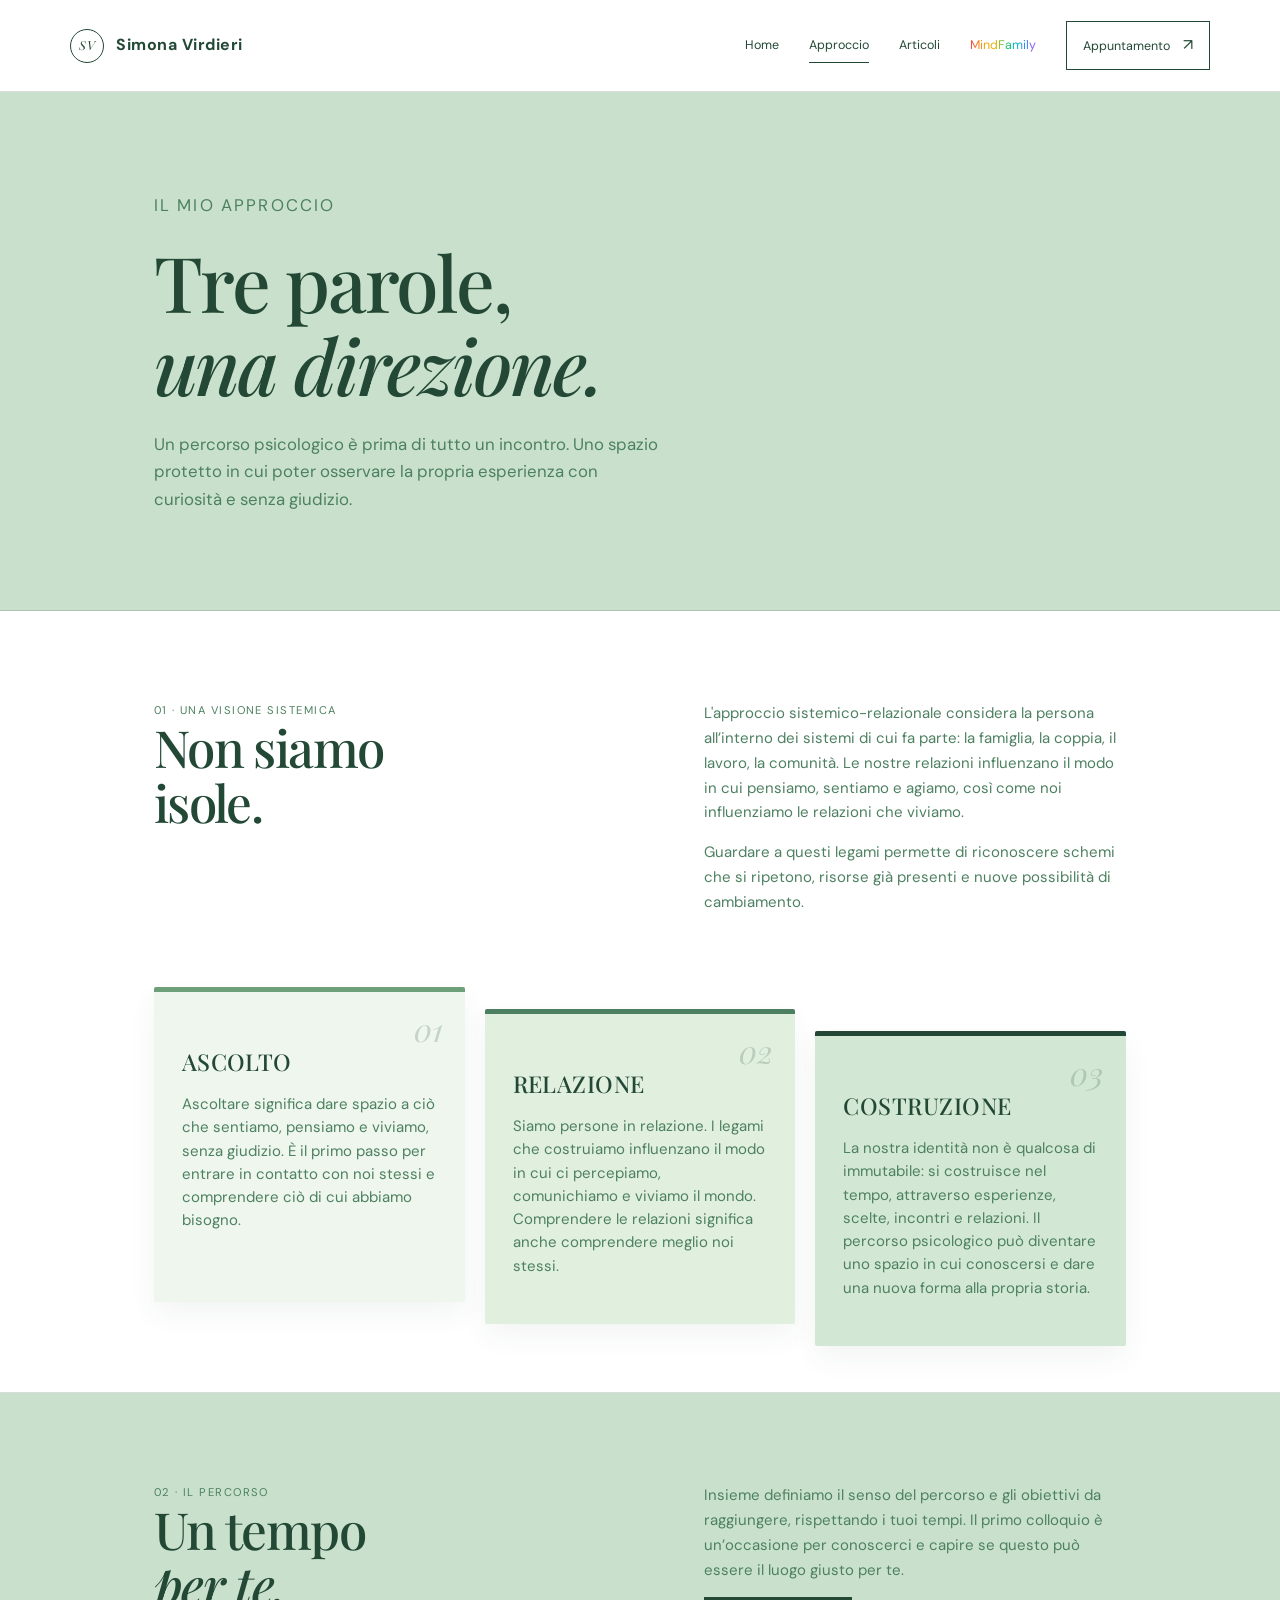
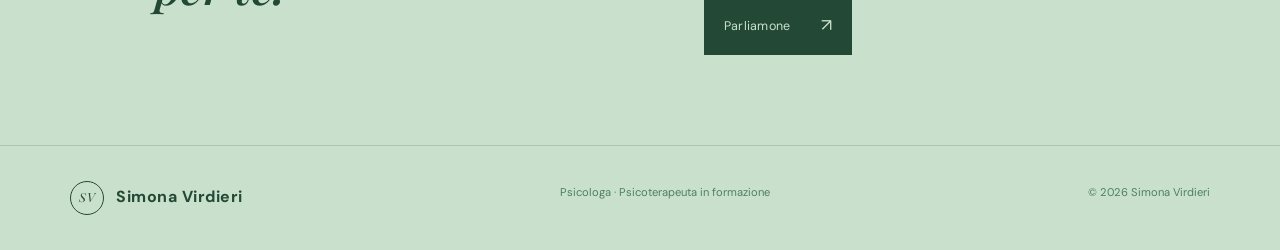
==== approccio.html @ 8c0a6973 "Add files via upload non fare modifiche" ====
<!DOCTYPE html><html lang="it"><head><meta charset="UTF-8"><meta name="viewport" content="width=device-width, initial-scale=1.0"><meta name="description" content="L'approccio sistemico-relazionale della Dott.ssa Simona Virdieri."><title>Approccio — Simona Virdieri</title><link rel="preconnect" href="https://fonts.googleapis.com"><link rel="preconnect" href="https://fonts.gstatic.com" crossorigin><link href="https://fonts.googleapis.com/css2?family=DM+Sans:wght@400;500;600&family=Playfair+Display:ital,wght@0,500;0,600;1,500&display=swap" rel="stylesheet"><link rel="stylesheet" href="styles.css"></head><body><header class="site-header"><a class="brand" href="index.html"><span>SV</span><strong>Simona Virdieri</strong></a><button class="menu-toggle" aria-label="Apri menu"><i></i><i></i></button><nav class="main-nav"><a href="index.html">Home</a><a class="active" href="approccio.html">Approccio</a><a href="articoli.html">Articoli</a><a href="progetto.html">MindFamily</a><a class="nav-cta" href="appuntamento.html">Appuntamento <b>↗</b></a></nav></header><main><section class="page-intro approach-intro"><p class="eyebrow">Il mio approccio</p><h1>Tre parole,<br><em>una direzione.</em></h1><p>Un percorso psicologico è prima di tutto un incontro. Uno spazio protetto in cui poter osservare la propria esperienza con curiosità e senza giudizio.</p></section><section class="inner-section white-section"><div class="inner-grid"><div><p class="eyebrow">01 · Una visione sistemica</p><h2>Non siamo<br>isole.</h2></div><div><p>L'approccio sistemico-relazionale considera la persona all’interno dei sistemi di cui fa parte: la famiglia, la coppia, il lavoro, la comunità. Le nostre relazioni influenzano il modo in cui pensiamo, sentiamo e agiamo, così come noi influenziamo le relazioni che viviamo.</p><p>Guardare a questi legami permette di riconoscere schemi che si ripetono, risorse già presenti e nuove possibilità di cambiamento.</p></div></div><div class="principles"><div class="principle" data-number="01"><strong>ASCOLTO</strong><p>Ascoltare significa dare spazio a ciò che sentiamo, pensiamo e viviamo, senza giudizio. È il primo passo per entrare in contatto con noi stessi e comprendere ciò di cui abbiamo bisogno.</p></div><div class="principle" data-number="02"><strong>RELAZIONE</strong><p>Siamo persone in relazione. I legami che costruiamo influenzano il modo in cui ci percepiamo, comunichiamo e viviamo il mondo. Comprendere le relazioni significa anche comprendere meglio noi stessi.</p></div><div class="principle" data-number="03"><strong>COSTRUZIONE</strong><p>La nostra identità non è qualcosa di immutabile: si costruisce nel tempo, attraverso esperienze, scelte, incontri e relazioni. Il percorso psicologico può diventare uno spazio in cui conoscersi e dare una nuova forma alla propria storia.</p></div></div></section><section class="inner-section sand"><div class="inner-grid"><div><p class="eyebrow">02 · Il percorso</p><h2>Un tempo<br><em>per te.</em></h2></div><div><p>Insieme definiamo il senso del percorso e gli obiettivi da raggiungere, rispettando i tuoi tempi. Il primo colloquio è un’occasione per conoscerci e capire se questo può essere il luogo giusto per te.</p><a class="button button-dark" href="appuntamento.html">Parliamone <span>↗</span></a></div></div></section></main><footer><div class="brand"><span>SV</span><strong>Simona Virdieri</strong></div><p>Psicologa · Psicoterapeuta in formazione</p><p>© <span class="year"></span> Simona Virdieri</p></footer><script src="script.js"></script></body></html>
---- styles.css ----
/* Base */
:root{--ink:#234936;--muted:#4d8060;--cream:#c9e1cc;--sand:#c9e1cc;--sage:#4d8060;--line:rgba(35,73,54,.18);--pastel-green:#4d8060;--deep-green:#4d8060;--mid-green:#4d8060;--serif:'Playfair Display',Georgia,serif;--sans:'DM Sans',Arial,sans-serif}*{box-sizing:border-box}html{scroll-behavior:smooth}body{margin:0;color:var(--ink);background:var(--cream);font-family:var(--sans);font-size:15px;line-height:1.65;overflow-x:hidden}a{color:inherit;text-decoration:none}h1,h2,h3,p{margin-top:0}h1,h2{font-family:var(--serif);font-weight:500;line-height:1.08;letter-spacing:-.03em}h1{font-size:clamp(3.8rem,8vw,7.7rem);margin:20px 0 30px}.home-hero h1{font-size:clamp(2rem,4vw,4.2rem);max-width:600px}h2{font-size:clamp(2.7rem,5vw,5rem);margin-bottom:26px}h3{font-family:var(--serif);font-size:1.35rem;font-weight:500;line-height:1.25;margin:8px 0 14px}em{font-style:italic;font-weight:500}.eyebrow,.meta,.section-number{font-size:.7rem;letter-spacing:.13em;text-transform:uppercase}.eyebrow{color:var(--muted);margin-bottom:0}.site-header{height:92px;padding:0 5.5vw;display:flex;align-items:center;justify-content:space-between;border-bottom:1px solid var(--line);background:#fff;position:relative;z-index:5}.brand{display:flex;align-items:center;gap:12px;font-size:.78rem;letter-spacing:.04em}.brand strong{font-size:1rem}.brand span{width:34px;height:34px;border:1px solid var(--ink);border-radius:50%;display:grid;place-items:center;font-family:var(--serif);font-style:italic}.main-nav{display:flex;align-items:center;gap:30px;font-size:.78rem}.main-nav a{position:relative}.main-nav a[href="progetto.html"]{background:linear-gradient(90deg,#ef4444 0%,#f59e0b 20%,#eab308 38%,#22c55e 55%,#06b6d4 72%,#3b82f6 86%,#a855f7 100%);-webkit-background-clip:text;background-clip:text;color:transparent}.main-nav a:not(.nav-cta):after{content:'';position:absolute;height:1px;background:var(--ink);left:0;right:100%;bottom:-7px;transition:.3s}.main-nav a:hover:after,.main-nav a.active:after{right:0}.nav-cta{border:1px solid var(--ink);padding:10px 16px;transition:.3s}.nav-cta:hover{background:var(--ink);color:#fff}.nav-cta b{font-size:1rem;margin-left:10px;font-weight:400}.menu-toggle{display:none;background:none;border:0}.hero{min-height:calc(100vh - 92px);padding:7vw 5.5vw;display:grid;grid-template-columns:1.15fr .85fr;align-items:center;background:var(--deep-green);color:var(--cream);overflow:hidden}.hero .eyebrow{color:var(--sand)}.hero-name{font-size:1.2rem;letter-spacing:.04em;margin:18px 0 0;color:var(--cream)}.hero-intro{max-width:410px;color:var(--sand);font-size:1.05rem;margin-bottom:32px}.button{display:inline-flex;align-items:center;gap:30px;padding:14px 20px;font-size:.78rem;letter-spacing:.02em;transition:.3s}.button span{font-size:1.1rem}.button-light{border:1px solid var(--sand)}.button-light:hover{background:var(--sand);color:var(--ink)}.button-dark{background:var(--ink);color:var(--cream)}.button-dark:hover{background:var(--deep-green);transform:translateY(-2px)}.hero-art{height:550px;position:relative;display:grid;place-items:center;transform:translateX(4vw)}.hero-photo{position:relative;z-index:2;width:min(72%,390px);aspect-ratio:1 / 1;object-fit:cover;border-radius:50%;border:8px solid var(--sand);box-shadow:0 20px 50px rgba(35,73,54,.2);filter:saturate(.82)}.orb{position:absolute;border-radius:50%;filter:blur(.2px)}.orb-one{width:360px;height:360px;background:var(--pastel-green);right:3%;top:14%;opacity:.8}.orb-two{width:260px;height:260px;border:1px solid var(--sand);right:22%;top:30%;background:rgba(35,73,54,.28)}.line-art{position:absolute;z-index:1;right:15%;top:22%;font-family:var(--serif);font-size:20rem;line-height:1;color:var(--mid-green);transform:rotate(-18deg)}.numbered-section{padding:120px 5.5vw;border-bottom:1px solid var(--line);display:grid;grid-template-columns:12% 1fr}.numbered-section#approccio-preview,.numbered-section.project-preview{background:#fff}.numbered-section#articoli-preview,.numbered-section.contact-band{background:var(--cream)}.section-number{color:var(--muted);padding-top:8px}.section-content{display:grid;grid-template-columns:1fr 1fr;gap:8vw}.section-text{max-width:410px;padding-top:44px;color:var(--muted)}.text-link{display:inline-flex;gap:18px;align-items:center;font-size:.78rem;margin-top:23px;border-bottom:1px solid var(--ink);padding-bottom:8px}.text-link span{font-size:1rem}.sand{background:var(--sand)}.section-content.block{display:block}.split-heading{display:flex;justify-content:space-between;align-items:end;margin-bottom:50px}.desktop-link{margin:0 0 8px}.mobile-link{display:none}.article-grid{display:grid;grid-template-columns:repeat(3,1fr);gap:30px}.article-image{height:260px;position:relative;overflow:hidden;margin-bottom:20px}.article-card .article-image,.full-article .article-image{display:none}.article-card{padding-bottom:24px;background:rgba(255,255,255,.55)}.article-card .article-image{margin:0 0 20px}.article-card .meta,.article-card h3,.article-card .read-more{margin-left:20px;margin-right:20px}.article-image:before,.article-image:after{content:'';position:absolute;border-radius:50%}.image-quiet{background:var(--mid-green)}.image-quiet:before{width:230px;height:230px;border:1px solid var(--sand);left:15%;top:-10%}.image-quiet:after{width:140px;height:140px;background:var(--sage);right:12%;bottom:-15%}.image-window{background:var(--sage)}.image-window:before{width:150px;height:280px;background:var(--sand);left:25%;top:-30px;transform:skew(-8deg)}.image-window:after{width:2px;height:300px;background:var(--ink);left:54%;top:0;box-shadow:60px 0 var(--ink)}.image-hands{background:var(--mid-green)}.image-hands:before{width:260px;height:110px;background:var(--sand);left:10%;bottom:-8%;transform:rotate(-25deg)}.image-hands:after{width:210px;height:100px;border:1px solid var(--ink);left:25%;bottom:16%;transform:rotate(20deg)}.article-image span{position:absolute;z-index:1;right:16px;top:14px;color:#fff;font-family:var(--serif);font-style:italic;font-size:1.5rem}.meta{color:var(--muted);margin-bottom:6px}.read-more{display:inline-flex;align-items:center;background:var(--ink);color:var(--cream);padding:10px 16px;font-size:.72rem;transition:.3s}.read-more:hover{background:var(--deep-green);transform:translateY(-2px)}.project-preview{background:#dcebdc;position:relative;overflow:hidden}.project-preview:after{content:'';position:absolute;width:420px;height:420px;border:1px solid rgba(35,73,54,.14);border-radius:50%;right:-120px;top:-170px;pointer-events:none}.project-preview .section-content{position:relative;z-index:1}.project-preview .eyebrow{color:#356b4d}.project-preview .wide-copy{color:#4d8060}.project-layout{align-items:center}.wide-copy{max-width:450px;color:var(--muted);margin:28px 0 30px}.nowrap{white-space:nowrap}.mindfamily-title-line{display:block;white-space:nowrap}.project-mark{justify-self:end;width:350px;height:350px;border:0;border-radius:0;display:flex;align-items:center;justify-content:center;overflow:visible;transform:none;background:transparent}.project-logo{display:block;width:135%;height:135%;object-fit:contain;transform:none;mix-blend-mode:multiply;filter:url(#remove-white) contrast(1.35) saturate(1.15)}.project-page-mark{background:transparent}.project-page-mark .project-logo{width:135%;height:135%;filter:url(#remove-white)}.home-project-mark{background:transparent}.home-project-mark .project-logo{width:135%;height:135%;padding:0;object-fit:contain;transform:none;filter:url(#remove-white)}.contact-band{background:var(--sage)}.contact-layout{align-items:end}.contact-layout>div:last-child{max-width:360px;color:var(--ink)}.contact-layout .button{margin-top:15px}.contact-buttons{display:flex;flex-wrap:wrap;gap:12px;margin-top:15px}.contact-buttons .button{margin-top:0}footer{padding:35px 5.5vw;display:flex;align-items:center;justify-content:space-between;color:var(--muted);font-size:.7rem}footer .brand{color:var(--ink)}
/* Inner pages */
.page-intro{padding:100px 12% 80px;border-bottom:1px solid var(--line)}.article-page-intro{background:#fff;padding-top:72px;padding-bottom:58px}.article-page-intro h1{font-size:clamp(2.7rem,5vw,5rem)}.page-intro h1{max-width:900px;margin-bottom:25px}.approach-intro{text-align:left}.approach-intro .eyebrow{text-align:left}.approach-intro h1{font-size:clamp(3rem,6vw,6rem);margin-left:0;margin-right:0}.approach-intro p:last-child{margin-left:0;margin-right:0}.page-intro p{max-width:510px;color:var(--muted);font-size:1.05rem}.inner-section{padding:90px 12%;border-bottom:1px solid var(--line)}.white-section{background:#fff}.inner-grid{display:grid;grid-template-columns:1fr 1fr;gap:10vw}.inner-section h2{font-size:clamp(2.4rem,4vw,4rem)}.inner-section p{color:var(--muted);max-width:560px}.quote{font:italic 1.8rem/1.3 var(--serif);color:var(--ink)!important;border-left:1px solid var(--sage);padding-left:28px;margin:0}.principles{display:grid;grid-template-columns:repeat(3,minmax(0,1fr));gap:18px;margin-top:60px;align-items:stretch}.principle{height:280px;min-height:280px;min-width:0;padding:24px;background:var(--cream);border:1px solid var(--line);display:flex;flex-direction:column;justify-content:space-between;transition:.35s;transform:none;overflow:hidden;overflow-wrap:break-word;word-break:normal;hyphens:auto}.principle:nth-child(2){background:#dcebdc;transform:none}.principle:nth-child(3){background:var(--sand);transform:none}.principle:hover{background:#fff;transform:translateY(-10px)}.principle strong{font:1.6rem var(--serif);display:block;margin-bottom:12px;flex-shrink:0}.principle p{margin-bottom:0;overflow-wrap:break-word;word-break:normal;hyphens:auto}.article-search{padding:45px 12% 0;background:#fff}.article-search label{display:block;color:var(--muted);font-size:.7rem;letter-spacing:.13em;text-transform:uppercase;margin-bottom:12px}.search-field{max-width:620px;display:flex;align-items:center;border-bottom:1px solid var(--ink)}.search-field input{width:100%;border:0;outline:0;background:transparent;color:var(--ink);font:1.05rem var(--sans);padding:12px 0}.search-field input::placeholder{color:var(--muted)}.search-field button{border:0;background:var(--ink);color:var(--cream);padding:10px 16px;font:inherit;font-size:.75rem;cursor:pointer;white-space:nowrap;transition:.3s}.search-field button:hover{background:var(--deep-green)}.search-field button span{margin-left:10px;font-size:1rem}.search-status{min-height:24px;margin:14px 0 0;color:var(--muted);font-size:.8rem}.article-list{padding:25px 12% 55px;background:#fff;display:grid;gap:30px}.full-article{display:grid;grid-template-columns:1fr;gap:0;padding:30px;background:var(--cream);border:1px solid var(--line)}.full-article .article-image{display:none}.full-article h2{font-size:2.8rem;margin:8px 0 15px}.full-article>div:first-child>.meta{display:none}.full-article>div:last-child>.eyebrow{display:none}.full-article p{max-width:620px;color:var(--muted)}.article-body{margin-top:20px}.article-body p{margin-bottom:14px}.article-toggle{font-family:var(--sans);background:none;color:var(--ink);cursor:pointer}.article-toggle:hover{background:var(--ink);color:var(--cream)}.more-articles{display:block;margin:10px auto 0;background:var(--ink);color:var(--cream);border:0;padding:14px 28px;font:inherit;font-size:.78rem;cursor:pointer}.more-articles span{font-size:1rem;margin-left:16px}.additional-articles{display:grid;gap:30px;margin-top:30px}.additional-articles[hidden]{display:none}.project-hero{background:var(--sand);min-height:450px;display:grid;grid-template-columns:1fr 1fr;align-items:center;padding:70px 12%}.project-hero h1{font-size:clamp(4rem,8vw,8rem);color:var(--muted);margin-bottom:28px}.project-hero-description{max-width:460px;margin:0;padding-bottom:28px;border-bottom:1px solid var(--ink)}
/* Identità visiva MindFamily */
.project-site{background:#fff;color:#182d5b}.project-site .site-header{background:#fff;border-color:rgba(24,45,91,.16)}.project-site .eyebrow{color:#405d99}.project-site .project-hero-original{min-height:calc(100vh - 92px);position:relative;overflow:hidden;grid-template-columns:1fr 1fr;padding:8vw 12%;background:#f5f3ed}.project-site .project-hero-original:before{content:'';position:absolute;width:58vw;height:58vw;border-radius:50%;right:-18vw;top:-25vw;background:#e7eee8;opacity:.72;filter:blur(1px)}.project-site .project-hero-copy,.project-site .project-visual{position:relative;z-index:1}.project-kicker{font-size:.7rem;letter-spacing:.18em;text-transform:uppercase;color:#718b82;margin:24px 0 0}.project-site .project-hero-original h1{font-size:clamp(4rem,9vw,8rem);line-height:1.12;letter-spacing:-.04em;color:#182d5b;margin:25px 0 38px;padding:0 .24em .28em 0;overflow:visible}.project-site .project-hero-original h1 em{display:inline-block;line-height:1.12;padding:0 .18em .12em 0;background:#9bb9ad;-webkit-background-clip:border-box;background-clip:border-box;color:#182d5b}.project-site .project-hero-description{font-size:1.05rem;line-height:1.55;border-color:#182d5b}.project-button{margin-top:25px;background:#182d5b;color:#fff}.project-button:hover{background:#718b82}.project-visual{height:480px;display:grid;place-items:center}.project-site .project-page-mark{width:360px;height:360px;z-index:2}.project-site .project-page-mark .project-logo{width:145%;height:145%;mix-blend-mode:multiply}.visual-ring{position:absolute;border:1px solid rgba(24,45,91,.22);border-radius:50%;animation:projectPulse 5s ease-in-out infinite}.ring-one{width:390px;height:390px}.ring-two{width:520px;height:520px;animation-delay:1s}.visual-note{position:absolute;z-index:3;color:#c48c99;font:italic 5rem var(--serif);animation:noteFloat 4s ease-in-out infinite}.note-one{top:8%;right:8%}.note-two{bottom:8%;left:8%;color:#7fa6ad;animation-delay:1.2s}.project-scroll-label{position:absolute;bottom:28px;left:12%;font-size:.65rem;letter-spacing:.16em;text-transform:uppercase;color:#718b82}.project-scroll-label span{font-size:1.1rem;margin-left:12px}@keyframes projectPulse{50%{transform:scale(1.06);opacity:.5}}@keyframes noteFloat{50%{transform:translateY(-12px) rotate(8deg)}}.project-manifesto{position:relative;display:grid;grid-template-columns:18% 1fr 20%;gap:5vw;padding:120px 12%;background:#fff;border-bottom:1px solid rgba(24,45,91,.16)}.manifesto-index{font-size:.65rem;letter-spacing:.15em;color:#405d99}.manifesto-content{max-width:720px}.manifesto-content h2{color:#182d5b;font-size:clamp(2rem,3.5vw,3.5rem)}.manifesto-content>p:not(.eyebrow){max-width:580px;color:#405d99}.manifesto-stamp{align-self:center;justify-self:end;width:130px;height:130px;border:1px solid #ef476f;border-radius:50%;display:grid;place-items:center;text-align:center;color:#ef476f;font:2.2rem var(--serif);transform:rotate(12deg)}.manifesto-stamp span{font: .5rem var(--sans);letter-spacing:.08em;text-transform:uppercase}.project-voices{padding:110px 12%;background:#eef3ef;color:#182d5b;display:grid;grid-template-columns:30% 1fr;gap:6vw}.project-voices .eyebrow{color:#718b82}.project-voices h2{color:#182d5b}.voices-track{display:grid;grid-template-columns:repeat(3,1fr);gap:14px;align-items:end}.voice-card{min-height:210px;padding:24px;background:#f5f2ed;border:1px solid rgba(24,45,91,.14);display:flex;flex-direction:column;justify-content:space-between;transform:rotate(-2deg);transition:.35s}.voice-card:nth-child(2){background:#e5eee9;transform:rotate(2deg) translateY(-24px)}.voice-card:nth-child(3){background:#edf1f0}.voice-card:hover{background:#e9dddd;transform:translateY(-10px) rotate(0)}.voice-card span{font-size:.7rem;color:#718b82}.voice-card strong{font:2rem var(--serif)}.voice-card p{margin:0;color:#5f7770;font-size:.85rem}.project-site .social-section{background:#fff;color:#182d5b}.project-site .social-card{background:#f3f0eb;border-color:rgba(24,45,91,.12)}.project-site .social-card:hover{background:#e8efeb}.project-site .playlist-section{background:#fff}.project-site .playlist-card{background:#718f82}.playlist-section{padding:110px 12%;display:grid;grid-template-columns:.85fr 1.15fr;gap:8vw;align-items:center;background:#fff;border-bottom:1px solid var(--line)}.playlist-section>div:first-child{position:relative;padding:38px 0 38px 38px}.playlist-section>div:first-child:before{content:'LISTEN';position:absolute;left:0;top:0;color:var(--muted);font-size:.62rem;letter-spacing:.2em;writing-mode:vertical-rl}.playlist-section h2{font-size:clamp(2.2rem,3.4vw,3.5rem);margin:14px 0 20px;white-space:nowrap}.playlist-section p:not(.eyebrow){max-width:450px;color:var(--muted);margin-bottom:28px}.playlist-card{width:min(100%,430px);min-height:235px;justify-self:end;border-radius:24px;background:linear-gradient(125deg,#123b2a 0%,#1f6548 52%,#75b58a 100%);position:relative;overflow:hidden;box-shadow:0 18px 38px rgba(35,73,54,.2);isolation:isolate;transform:rotate(1.5deg);transition:transform .4s ease,box-shadow .4s ease}.playlist-card:hover{transform:rotate(0) translateY(-5px);box-shadow:0 25px 48px rgba(35,73,54,.27)}.playlist-card:before,.playlist-card:after{content:'';position:absolute;border:1px solid rgba(255,255,255,.28);border-radius:50%;pointer-events:none}.playlist-card:before{width:430px;height:430px;right:-245px;top:-270px}.playlist-card:after{width:270px;height:270px;left:-155px;bottom:-205px;box-shadow:0 0 0 14px rgba(255,255,255,.035),0 0 0 30px rgba(255,255,255,.025)}.playlist-lines{display:flex;gap:clamp(5px,1vw,10px);align-items:center;justify-content:center;position:absolute;inset:18% 18%;height:58%;transform:rotate(-7deg)}.playlist-lines i{display:block;flex:1;max-width:3px;min-width:2px;background:#fff;border-radius:99px;box-shadow:0 0 12px rgba(255,255,255,.5);animation:wave 1.8s ease-in-out infinite alternate}.playlist-button{position:absolute;z-index:2;right:24px;bottom:22px;width:48px;height:48px;padding:0;border:1px solid rgba(255,255,255,.8);border-radius:50%;background:rgba(255,255,255,.14);backdrop-filter:blur(8px);transform:none;transition:.3s}.play-button span{position:absolute;left:50%;top:50%;width:0;height:0;border-top:8px solid transparent;border-bottom:8px solid transparent;border-left:12px solid #fff;transform:translate(-38%,-50%)}.playlist-button:hover{background:#fff;transform:translateY(-2px)}.playlist-button:hover span{border-left-color:var(--ink)}.playlist-lines i:nth-child(1){height:18%}.playlist-lines i:nth-child(2){height:32%}.playlist-lines i:nth-child(3){height:48%}.playlist-lines i:nth-child(4){height:28%}.playlist-lines i:nth-child(5){height:64%}.playlist-lines i:nth-child(6){height:82%}.playlist-lines i:nth-child(7){height:58%}.playlist-lines i:nth-child(8){height:36%}.playlist-lines i:nth-child(9){height:72%}.playlist-lines i:nth-child(10){height:94%}.playlist-lines i:nth-child(11){height:68%}.playlist-lines i:nth-child(12){height:42%}.playlist-lines i:nth-child(13){height:76%}.playlist-lines i:nth-child(14){height:54%}.playlist-lines i:nth-child(15){height:86%}.playlist-lines i:nth-child(16){height:62%}.playlist-lines i:nth-child(17){height:38%}.playlist-lines i:nth-child(18){height:70%}.playlist-lines i:nth-child(19){height:24%}@keyframes wave{0%{transform:scaleY(.72);opacity:.65}100%{transform:scaleY(1.12);opacity:1}}.playlist-lines i:nth-child(2){animation-delay:.12s}.playlist-lines i:nth-child(3){animation-delay:.24s}.playlist-lines i:nth-child(4){animation-delay:.36s}.playlist-lines i:nth-child(5){animation-delay:.48s}.playlist-lines i:nth-child(6){animation-delay:.6s}.playlist-lines i:nth-child(7){animation-delay:.72s}.playlist-lines i:nth-child(8){animation-delay:.84s}.playlist-lines i:nth-child(9){animation-delay:.96s}.playlist-lines i:nth-child(10){animation-delay:1.08s}.playlist-lines i:nth-child(11){animation-delay:1.2s}.playlist-lines i:nth-child(12){animation-delay:1.32s}.playlist-lines i:nth-child(13){animation-delay:1.44s}.playlist-lines i:nth-child(14){animation-delay:1.56s}.playlist-lines i:nth-child(15){animation-delay:1.68s}.playlist-lines i:nth-child(16){animation-delay:1.8s}.playlist-lines i:nth-child(17){animation-delay:1.92s}.playlist-lines i:nth-child(18){animation-delay:2.04s}.playlist-lines i:nth-child(19){animation-delay:2.16s}.social-section{padding:100px 12%;display:grid;grid-template-columns:1fr 1fr;gap:10vw;align-items:center;background:#fff;color:var(--ink);border-bottom:1px solid var(--line)}.social-section .eyebrow{color:var(--muted)}.social-heading h2{margin:14px 0 20px}.social-heading>p:not(.eyebrow){max-width:470px;color:var(--muted)}.social-links{display:grid;gap:18px}.social-card{position:relative;display:flex;flex-direction:column;padding:25px 30px;background:var(--cream);border:1px solid var(--line);transition:.3s}.social-card:hover{background:var(--sand);transform:translateY(-3px)}.social-label{color:var(--muted);font-size:.68rem;letter-spacing:.13em;text-transform:uppercase}.social-card strong{font:1.7rem var(--serif);font-weight:500;margin-top:5px}.social-arrow{position:absolute;right:28px;top:50%;font-size:1.25rem;transform:translateY(-50%)}.project-hero .project-mark{justify-self:center}.contact-page{display:grid;grid-template-columns:1fr 1fr;gap:10vw;padding:100px 12%;min-height:550px}.contact-page h1{font-size:clamp(2.8rem,5vw,4.8rem)}.article-detail{max-width:900px;margin:0 auto;padding:80px 6vw 110px}.back-link{display:inline-flex;align-items:center;gap:12px;color:var(--muted);font-size:.78rem;border-bottom:1px solid var(--line);padding-bottom:8px;margin-bottom:65px;transition:.3s}.back-link:hover{color:var(--ink);gap:17px}.back-link span{font-size:1.2rem}.article-detail h1{font-size:clamp(3rem,6vw,6rem);max-width:800px;margin:15px 0 12px}.article-detail>.meta{margin-bottom:35px}.detail-image{display:none}.detail-content{max-width:650px;margin:0 auto}.detail-content h2{font-family:var(--serif);font-size:clamp(1.55rem,2.5vw,2.25rem);line-height:1.2;margin:45px 0 18px}.detail-content p{color:var(--muted);font-size:1.05rem;margin:0;line-height:1.65}.detail-content h2{margin:42px 0 12px}.detail-content h2:last-of-type{margin-top:70px}.detail-content p{margin-bottom:0}.contact-space{color:#fff}.contact-details{border-top:1px solid var(--line);padding-top:25px;align-self:center}.detail{margin-bottom:30px}.detail small{display:block;text-transform:uppercase;letter-spacing:.13em;font-size:.65rem;color:var(--muted);margin-bottom:5px}.detail a{font:1.35rem var(--serif);border-bottom:1px solid var(--line)}
@media(max-width:760px){.site-header{height:74px;padding:0 6vw}.menu-toggle{display:block;width:30px;padding:5px}.menu-toggle i{display:block;border-top:1px solid var(--ink);margin:6px 0}.main-nav{display:none;position:absolute;top:74px;left:0;right:0;background:var(--cream);padding:24px 6vw 30px;flex-direction:column;align-items:flex-start;gap:18px;border-bottom:1px solid var(--line)}.main-nav.open{display:flex}.nav-cta{border-left:0;padding-left:0}.hero{min-height:720px;display:block;padding:75px 6vw;position:relative}.hero-art{height:300px;margin-top:25px;transform:none}.hero-photo{width:min(62%,245px);border-width:6px}.orb-one{width:230px;height:230px;right:3%;top:0}.orb-two{width:160px;height:160px;right:26%;top:22%}.line-art{font-size:10rem;right:20%;top:5%}.numbered-section{display:block;padding:75px 6vw}.section-number{margin-bottom:30px}.section-content,.inner-grid,.contact-page,.project-hero{display:block}.section-text{padding-top:0;margin-top:15px}.split-heading{display:block;margin-bottom:35px}.desktop-link{display:none}.mobile-link{display:inline-flex}.article-grid{grid-template-columns:1fr;gap:45px}.article-image{height:260px}.project-mark{width:250px;height:250px;margin:55px auto 10px}.project-mark span{font-size:6rem}.contact-layout>div:last-child{margin-top:25px}.page-intro{padding:70px 6vw 55px}.inner-section{padding:65px 6vw}.inner-grid>div+div{margin-top:45px}.principles{grid-template-columns:1fr;gap:25px;margin-top:45px}.principle{height:auto;min-height:240px;overflow:visible;overflow-wrap:break-word;hyphens:auto}.article-search{padding:35px 6vw 0}.article-list{padding:15px 6vw 45px}.full-article{display:block;padding:50px 0}.full-article .article-image{height:230px}.full-article h2{font-size:2.3rem;margin-top:25px}.project-hero{padding:65px 6vw}.project-hero .project-mark{margin-top:45px}.contact-page{padding:70px 6vw}.contact-details{margin-top:55px}.article-detail{padding:55px 6vw 75px}.back-link{margin-bottom:45px}.article-detail h1{font-size:clamp(2.7rem,11vw,4rem)}.detail-image{height:260px;margin-bottom:40px}.detail-content p{font-size:1rem}.playlist-section{display:block;padding:65px 6vw}.playlist-card{margin:35px auto 0;min-height:205px;width:min(100%,360px);border-radius:20px}.playlist-lines{inset:18% 16%;height:58%}.playlist-button{right:18px;bottom:16px}.social-section{display:block;padding:65px 6vw}.social-heading{margin-bottom:40px}.social-card{padding:22px 24px}.social-arrow{right:24px}footer{display:block;padding:30px 6vw}footer p{margin:12px 0}.wide-copy{margin-top:20px}}/* Scroll reveal */
.reveal-ready .hero-copy,.reveal-ready .hero-art,.reveal-ready .numbered-section,.reveal-ready .page-intro,.reveal-ready .inner-section,.reveal-ready .full-article,.reveal-ready .project-hero,.reveal-ready .contact-page{opacity:0;transform:translateY(38px);transition:opacity .9s cubic-bezier(.22,1,.36,1),transform .9s cubic-bezier(.22,1,.36,1)}
.reveal-ready .hero-copy,.reveal-ready .hero-art{opacity:1;transform:none}
.reveal-ready .numbered-section:nth-of-type(2),.reveal-ready .inner-section:nth-of-type(2){transition-delay:.08s}
.reveal-ready .numbered-section:nth-of-type(3),.reveal-ready .inner-section:nth-of-type(3){transition-delay:.16s}
.reveal-ready .numbered-section:nth-of-type(4),.reveal-ready .inner-section:nth-of-type(4){transition-delay:.24s}
.reveal-ready .is-visible{opacity:1;transform:none}

/* Header dinamico durante lo scorrimento */
.site-header{transition:box-shadow .35s ease,background .35s ease}
.site-header.is-scrolled{box-shadow:0 8px 24px rgba(35,73,54,.1);background:rgba(255,255,255,.94);backdrop-filter:blur(10px)}
@media (prefers-reduced-motion:reduce){html{scroll-behavior:auto}.reveal-ready .hero-copy,.reveal-ready .hero-art,.reveal-ready .numbered-section,.reveal-ready .page-intro,.reveal-ready .inner-section,.reveal-ready .full-article,.reveal-ready .project-hero,.reveal-ready .contact-page{opacity:1;transform:none;transition:none}.button{transition:none}}
/* Hero home: foto più grande, leggermente più a sinistra senza invadere il testo */
@media(min-width:761px){.home-hero{grid-template-columns:1.35fr .65fr}.home-hero .hero-art{transform:translateX(6vw)}.home-hero .hero-photo{width:min(100%,500px)}.home-hero .hero-copy{position:relative;z-index:3}}

@media(max-width:760px){.project-site .project-hero-original{min-height:calc(100vh - 74px);padding:65px 6vw 90px}.project-site .project-hero-original h1{font-size:clamp(4rem,18vw,6.5rem);line-height:1.14;letter-spacing:-.02em;margin:22px 0 32px;padding:0 .24em .3em 0}.project-site .project-hero-original h1 em{line-height:1.14;padding:0 .18em .16em 0}.project-visual{height:300px;margin-top:25px}.project-site .project-page-mark{width:240px;height:240px}.ring-one{width:270px;height:270px}.ring-two{width:350px;height:350px}.note-one{top:0;right:5%;font-size:3.5rem}.note-two{bottom:0;left:4%;font-size:3.5rem}.project-scroll-label{left:6vw;bottom:25px}.project-manifesto{display:block;padding:75px 6vw}.manifesto-index{margin-bottom:35px}.manifesto-stamp{margin:45px 0 0 auto}.project-voices{display:block;padding:75px 6vw}.voices-track{grid-template-columns:1fr;gap:18px;margin-top:40px}.voice-card,.voice-card:nth-child(2){min-height:160px;transform:none}.voice-card:hover{transform:translateY(-5px)} }

/* Mobile: contenuti fluidi e nessun elemento deve uscire dallo schermo */
@media(max-width:760px){
  body{width:100%;min-width:0;overflow-x:hidden}
  h1,h2{overflow-wrap:break-word}
  .hero-copy,.hero-art,.section-content,.inner-grid,.contact-layout,.project-layout{min-width:0}
  .home-hero h1{font-size:clamp(2.15rem,10vw,3.4rem);line-height:1.08}
  .hero-intro{font-size:.98rem}
  .section-content,.inner-grid{grid-template-columns:1fr;gap:0}
  .section-content h2,.inner-section h2{font-size:clamp(2.35rem,11vw,3.6rem)}
  .section-text{max-width:none}

  /* Approccio: le tre schede diventano leggibili anche su telefoni piccoli. */
  .approach-intro{padding-top:58px;padding-bottom:48px}
  .approach-intro h1{font-size:clamp(2.8rem,13vw,4.2rem);line-height:1.05}
  .inner-section.white-section{padding-top:58px}
  .principles{display:grid;grid-template-columns:1fr;gap:18px;margin-top:38px}
  .principle,.principle:nth-child(2),.principle:nth-child(3){
    width:100%;min-height:0;height:auto;padding:27px 24px 25px;transform:none;
  }
  .principle strong{white-space:normal;font-size:1.35rem;margin:24px 0 14px}
  .principle p{max-width:none;font-size:.94rem;line-height:1.55}
  .principle:hover,.principle:nth-child(2):hover,.principle:nth-child(3):hover{transform:translateX(0);box-shadow:0 12px 25px rgba(35,73,54,.1)}

  .article-grid{width:100%}
  .article-card{min-width:0}
  .mindfamily-title-line{white-space:normal}
  .project-mark{max-width:100%}
}

@media(max-width:360px){
  .site-header{padding-left:5vw;padding-right:5vw}
  .numbered-section,.inner-section,.page-intro,.contact-page{padding-left:5vw;padding-right:5vw}
  .brand strong{font-size:.9rem}
  .principle{padding-left:20px;padding-right:20px}
  .principle p{font-size:.9rem}
}

@media(max-width:760px){
  .nowrap{white-space:normal}
  .playlist-section h2{white-space:normal}
  .detail a,.contact-details a{overflow-wrap:anywhere}
  .full-article h2{overflow-wrap:anywhere}
  .article-page-intro h1{font-size:clamp(2.5rem,11vw,3.8rem)}
  .project-hero-description{max-width:100%}
}

/* Micro-interazioni: movimento leggero e coerente in tutto il sito */
.button,.read-more,.text-link,.social-card,.principle,.article-card,.voice-card,.playlist-card,.brand,.main-nav a{transition:transform .3s ease,background-color .3s ease,color .3s ease,box-shadow .3s ease,border-color .3s ease}
.button:hover,.read-more:hover{transform:translateY(-3px)}
.text-link:hover{gap:24px;color:var(--muted)}
.brand:hover{transform:translateX(3px)}
.main-nav a:not(.nav-cta):hover{transform:translateY(-2px)}
.article-card{transition:transform .35s ease,box-shadow .35s ease}
.article-card:hover{transform:translateY(-6px);box-shadow:0 14px 28px rgba(35,73,54,.1)}
.article-image{transition:transform .45s ease,filter .45s ease}
.article-card:hover .article-image{transform:scale(1.025);filter:saturate(1.08)}
.principle:hover{box-shadow:0 12px 25px rgba(35,73,54,.1)}
.project-site .social-card:hover{transform:translateX(6px)}
.project-site .story-step:hover{transform:translateY(-6px)}

@media (prefers-reduced-motion:reduce){.button,.read-more,.text-link,.social-card,.principle,.article-card,.voice-card,.playlist-card,.brand,.main-nav a,.article-image{transition:none}.button:hover,.read-more:hover,.text-link:hover,.brand:hover,.main-nav a:not(.nav-cta):hover,.article-card:hover,.project-site .social-card:hover{transform:none}}

/* Box dell'approccio: composizione editoriale più morbida e leggibile */
.principles{grid-template-columns:repeat(3,minmax(0,1fr));gap:20px;margin-top:58px}
.principle{position:relative;height:auto;min-height:315px;padding:34px 28px 28px;border:0;border-radius:2px;background:#f4f8f2;box-shadow:0 12px 28px rgba(35,73,54,.06);justify-content:flex-start;overflow:hidden;transition:transform .35s ease,box-shadow .35s ease,background-color .35s ease}
.principle:before{content:'';position:absolute;top:0;left:0;width:100%;height:5px;background:var(--ink)}
.principle:after{content:attr(data-number);position:absolute;right:22px;top:20px;color:rgba(35,73,54,.2);font:italic 2rem var(--serif)}
.principle:nth-child(1){background:#eef6ed}
.principle:nth-child(2){background:#e1efdf;transform:translateY(22px)}
.principle:nth-child(3){background:#d3e8d4;transform:translateY(44px)}
.principle:nth-child(1):before{background:#6d9f78}
.principle:nth-child(2):before{background:#4d8060}
.principle:nth-child(3):before{background:#234936}
.principle strong{position:relative;z-index:1;margin:28px 0 18px;font:500 1.45rem/1.1 var(--serif);letter-spacing:.02em;white-space:nowrap}
.principle p{position:relative;z-index:1;max-width:31ch;color:var(--muted);line-height:1.55;overflow-wrap:normal;word-break:normal;hyphens:none}
.principle:hover{background:#fff;transform:translateY(-8px);box-shadow:0 18px 35px rgba(35,73,54,.13)}
.principle:nth-child(2):hover{transform:translateY(14px)}
.principle:nth-child(3):hover{transform:translateY(36px)}
@media(max-width:760px){
  .principles{display:grid;grid-template-columns:1fr;gap:16px;margin-top:42px}
  .principle,.principle:nth-child(2),.principle:nth-child(3){
    width:100%;
    min-height:0;
    height:auto;
    padding:26px 24px 24px;
    transform:none;
    overflow:hidden;
  }
  .principle strong{
    display:block;
    margin:20px 0 12px;
    font-size:1.35rem;
    line-height:1.15;
    white-space:normal;
    overflow-wrap:normal;
    word-break:normal;
  }
  .principle p{
    max-width:none;
    margin:0;
    font-size:.95rem;
    line-height:1.55;
    overflow-wrap:break-word;
  }
  .principle:hover,.principle:nth-child(2):hover,.principle:nth-child(3):hover{
    transform:translateX(4px);
  }
}


/* MindFamily: palette più viva, mantenendo un equilibrio pastello */
.project-site .project-hero-original{background:#fff8f1}
.project-site .project-hero-original:before{background:#b9ded3;opacity:.85}
.project-site .project-hero-original h1 em{background:#f3b6c5;color:#182d5b}
.project-site .project-kicker,.project-site .project-scroll-label{color:#537f76}
.project-site .visual-ring{border-color:rgba(24,45,91,.32)}
.project-site .visual-note{color:#e57d91}
.project-site .note-two{color:#4f9da0}
.project-site .project-manifesto{background:#fff}
.project-site .manifesto-content h2{color:#182d5b}
.project-site .manifesto-content>p:not(.eyebrow){color:#4c6797}
.project-site .project-voices{background:#d8eee7}
.project-site .voice-card{background:#ffd9a8;border-color:rgba(24,45,91,.18)}
.project-site .voice-card:nth-child(2){background:#f6bfd0}
.project-site .voice-card:nth-child(3){background:#b9d9f0}
.project-site .voice-card p{color:#405d75}
.project-site .playlist-section{background:#fff8f1}
.project-site .playlist-card{background:linear-gradient(125deg,#3659a8 0%,#6f79c9 52%,#e79bad 100%)}
.project-site .social-section{background:#fff}
.project-site .social-card{background:#dcecf7}
.project-site .social-card:nth-child(2){background:#f8d7df}
.project-site .social-card:hover{background:#c7e5df}

/* Storyline orizzontale per il cuore di MindFamily */
.project-story{position:relative;padding:78px 12%;background:#d8eee7;color:#182d5b;border-bottom:1px solid rgba(24,45,91,.16);overflow:hidden}.project-story:before{content:'';position:absolute;width:340px;height:340px;border:1px solid rgba(24,45,91,.2);border-radius:50%;right:-120px;top:-145px}.project-story:after{content:'♪';position:absolute;right:8%;bottom:-32px;color:rgba(229,125,145,.45);font:9rem/1 var(--serif);transform:rotate(-15deg)}.story-intro{position:relative;z-index:1;max-width:620px;margin-bottom:38px}.story-intro h2{font-size:clamp(2.1rem,3.2vw,3.3rem);margin:12px 0 18px}.story-intro>p:not(.eyebrow){max-width:480px;color:#405d75}.storyline{position:relative;z-index:1;display:grid;grid-template-columns:1fr 46px 1fr 46px 1fr;align-items:center;gap:0}.story-step{min-height:190px;padding:21px 23px;background:#ffd9a8;border:1px solid rgba(24,45,91,.18);box-shadow:7px 8px 0 rgba(24,45,91,.08);transition:transform .35s ease,box-shadow .35s ease}.story-step:hover{transform:translateY(-6px);box-shadow:10px 12px 0 rgba(24,45,91,.12)}.story-step-two,.story-step-three{background:#ffd9a8}.story-step-number{display:block;font:italic 1.55rem var(--serif);color:#537f76;margin-bottom:11px}.story-step-label{margin:0 0 7px;color:#537f76;font-size:.62rem;letter-spacing:.15em;text-transform:uppercase}.story-step strong{display:block;font:1.35rem/1.15 var(--serif);margin-bottom:10px}.story-step>p:last-child{margin:0;color:#405d75;font-size:.78rem;line-height:1.45}.story-arrow{font-size:1.8rem;text-align:center;color:#e57d91;line-height:1}.storyline:before{content:'';position:absolute;left:0;right:0;top:50%;border-top:1px solid rgba(24,45,91,.25);z-index:-1}
@media(max-width:760px){.project-story{padding:58px 6vw}.story-intro h2{font-size:clamp(2.1rem,9vw,3.2rem)}.story-intro{margin-bottom:30px}.storyline{display:block}.storyline:before{left:20px;right:auto;top:20px;bottom:20px;height:auto;border-top:0;border-left:1px solid rgba(24,45,91,.25)}.story-step{min-height:0;margin-left:20px;margin-bottom:0;padding:20px}.story-step-number{margin-bottom:8px}.story-step strong{font-size:1.25rem}.story-arrow{height:45px;display:grid;place-items:center;transform:rotate(90deg);position:relative;z-index:1;font-size:1.6rem}.story-step:hover{transform:translateX(5px)} }

/* Palette coerente MindFamily: blu, crema, verde acqua e corallo */
.project-site{
  --mf-blue:#182d5b;
  --mf-cream:#fff8f1;
  --mf-mint:#d8eee7;
  --mf-coral:#e57d91;
  background:var(--mf-cream);
  color:var(--mf-blue);
}
.project-site .site-header,
.project-site .project-manifesto,
.project-site .social-section,
.project-site footer{background:var(--mf-cream);color:var(--mf-blue)}
.project-site .site-header{border-color:rgba(24,45,91,.2)}
.project-site .project-hero-original,
.project-site .playlist-section{background:var(--mf-cream)}
.project-site .project-hero-original:before,
.project-site .project-voices,
.project-site .project-story{background:var(--mf-mint)}
.project-site .project-hero-original h1,
.project-site .manifesto-content h2,
.project-site .project-story,
.project-site .playlist-section h2,
.project-site .social-section,
.project-site .social-card strong{color:var(--mf-blue)}
.project-site .project-hero-original h1 em,
.project-site .project-kicker,
.project-site .project-scroll-label,
.project-site .project-story .eyebrow,
.project-site .story-step-label,
.project-site .story-step-number{color:var(--mf-coral)}
.project-site .project-hero-original h1 em{background:var(--mf-coral)}
.project-site .project-hero-description,
.project-site .manifesto-content>p:not(.eyebrow),
.project-site .project-voices .eyebrow,
.project-site .voice-card p,
.project-site .playlist-section p:not(.eyebrow),
.project-site .social-heading>p:not(.eyebrow){color:var(--mf-blue)}
.project-site .visual-ring,
.project-site .storyline:before,
.project-site .story-step,
.project-site .voice-card,
.project-site .social-card{border-color:rgba(24,45,91,.25)}
.project-site .visual-note,
.project-site .note-two{color:var(--mf-coral)}
.project-site .story-step,
.project-site .story-step-two,
.project-site .story-step-three,
.project-site .voice-card,
.project-site .voice-card:nth-child(2),
.project-site .voice-card:nth-child(3),
.project-site .social-card,
.project-site .social-card:nth-child(2){background:var(--mf-cream)}
.project-site .story-arrow,
.project-site .manifesto-stamp{color:var(--mf-coral)}
.project-site .manifesto-stamp{border-color:var(--mf-coral)}
.project-site .playlist-card{background:var(--mf-mint)}
.project-site .project-button,
.project-site .nav-cta{background:var(--mf-blue);color:var(--mf-cream)}
.project-site .project-button:hover,
.project-site .nav-cta:hover,
.project-site .social-card:hover{background:var(--mf-coral);color:var(--mf-blue)}
.project-site .project-logo{filter:url(#remove-white) contrast(1.15) saturate(.7)}
.project-site .project-hero-original h1 em{background:var(--mf-coral);background-clip:border-box;-webkit-background-clip:border-box;color:var(--mf-blue);-webkit-text-fill-color:var(--mf-blue)}

/* Alternanza cromatica della pagina MindFamily */
.project-site{
  --mf-sky:#dcecf7;
}
.project-site .project-hero-original,
.project-site .social-section,
.project-site .playlist-section,
.project-site footer,
.project-site .site-header,
.project-site .project-manifesto{
  background:var(--mf-cream);
}
.project-site .project-manifesto,
.project-site .project-story{
  background:var(--mf-sky);
}
.project-site .project-voices{
  background:var(--mf-cream);
}

/* MindFamily in verde pastello, in armonia con il sito principale */
.project-site{
  --mf-cream:#c9e1cc;
  --mf-mint:#dcebdc;
  --mf-sky:#dcebdc;
}
.project-site .project-hero-original,
.project-site .social-section,
.project-site .playlist-section,
.project-site footer,
.project-site .site-header,
.project-site .project-manifesto{
  background:var(--mf-cream);
}
.project-site .project-hero-original:before,
.project-site .project-voices,
.project-site .project-story{
  background:var(--mf-mint);
}
.project-site .story-step,
.project-site .story-step-two,
.project-site .story-step-three,
.project-site .voice-card,
.project-site .voice-card:nth-child(2),
.project-site .voice-card:nth-child(3),
.project-site .social-card,
.project-site .social-card:nth-child(2){
  background:#e7f1e7;
}
  .project-site .playlist-card{
  background:var(--mf-mint);
}

/* MindFamily: alternanza tra verde pastello e bianco */
.project-site .project-hero-original,
.project-site .project-story,
.project-site .playlist-section{
  background:var(--mf-mint);
}
.project-site .project-manifesto,
.project-site .social-section,
.project-site footer{
  background:#fff;
}
.project-site .project-hero-original:before{
  background:#c9e1cc;
}
.project-site .project-voices{
  background:#fff;
}

/* MindFamily: alternanza regolare verde / bianco */
.project-site .project-hero-original,
.project-site .social-section,
.project-site .playlist-section{
  background:var(--mf-mint);
}
.project-site .project-manifesto,
.project-site .project-story{
  background:#fff;
}
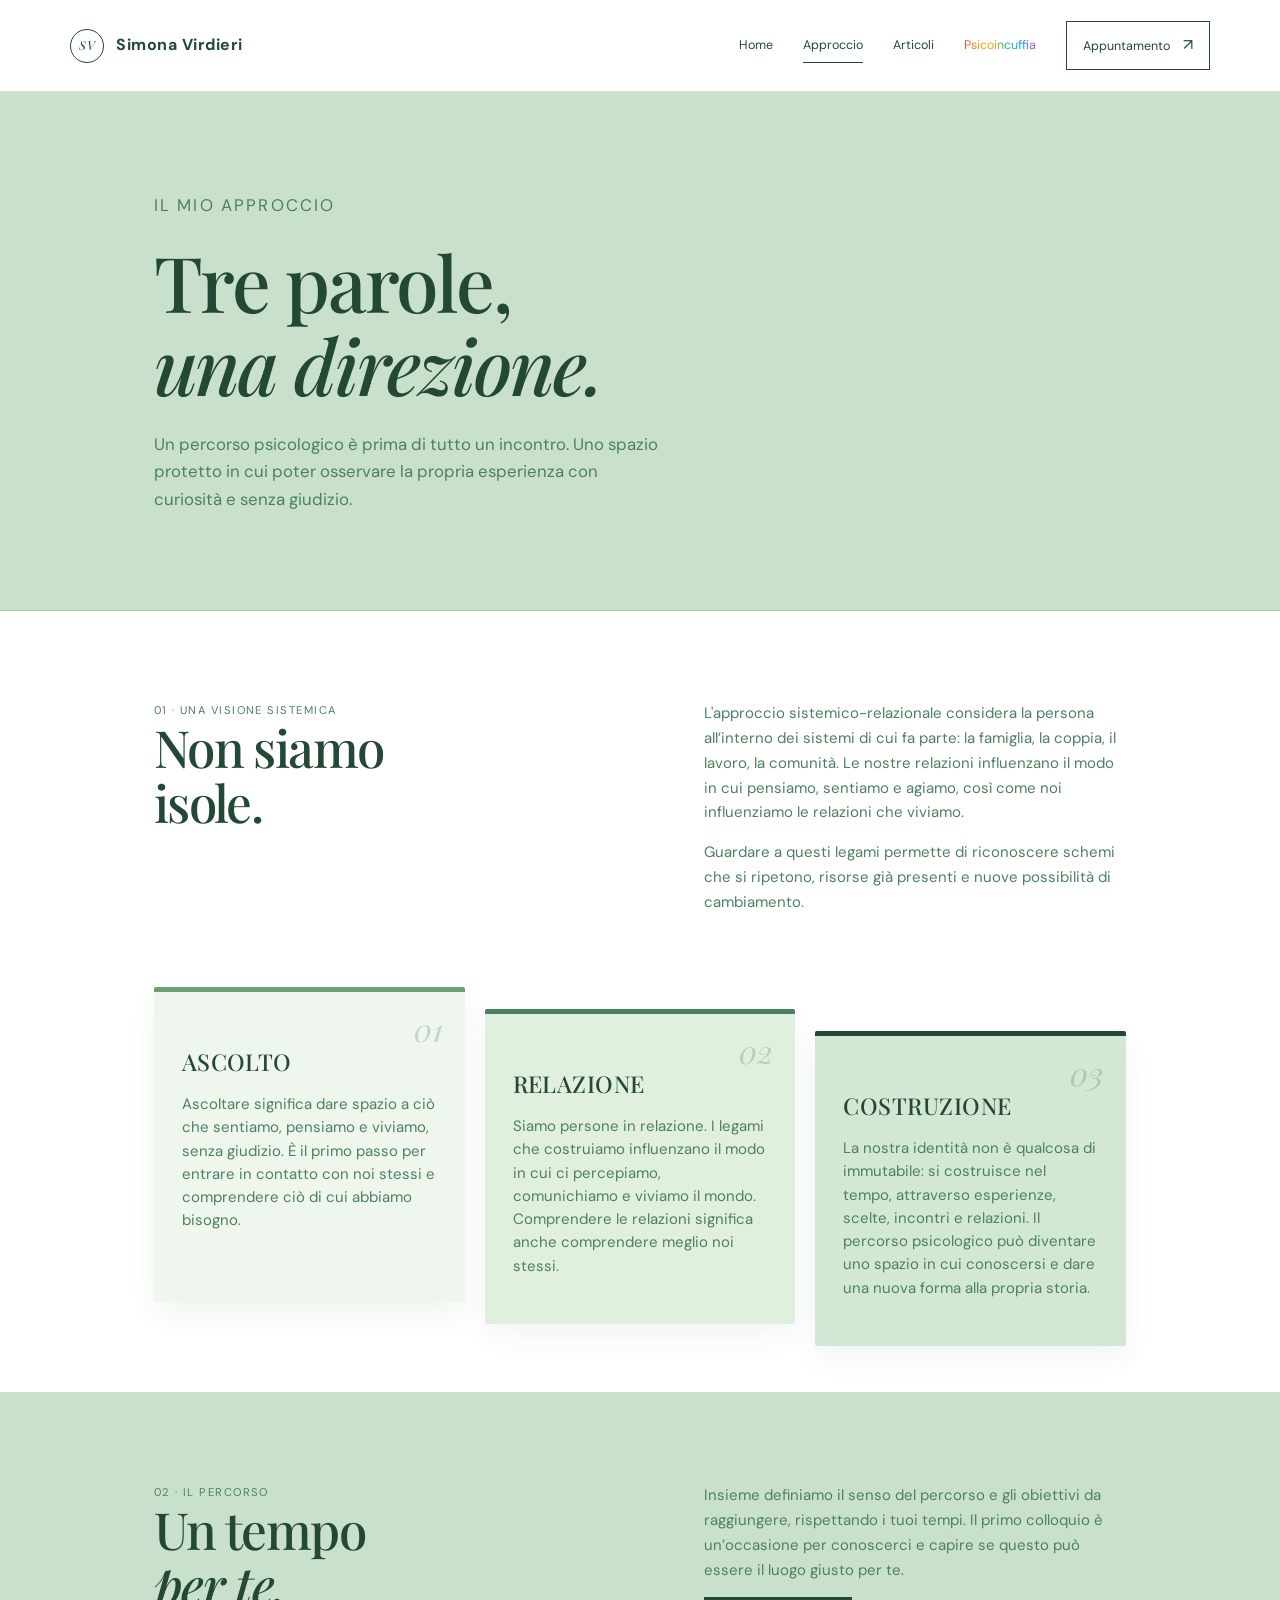
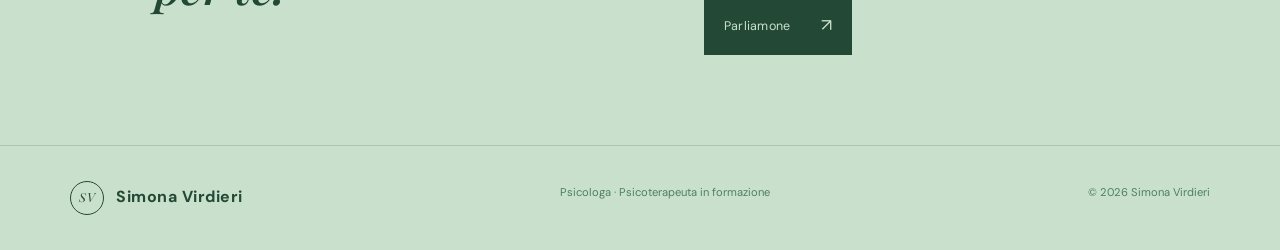
==== commit 2fc431c7: "Update approccio.html" ====
--- a/approccio.html
+++ b/approccio.html
@@ -1 +1 @@
-<!DOCTYPE html><html lang="it"><head><meta charset="UTF-8"><meta name="viewport" content="width=device-width, initial-scale=1.0"><meta name="description" content="L'approccio sistemico-relazionale della Dott.ssa Simona Virdieri."><title>Approccio — Simona Virdieri</title><link rel="preconnect" href="https://fonts.googleapis.com"><link rel="preconnect" href="https://fonts.gstatic.com" crossorigin><link href="https://fonts.googleapis.com/css2?family=DM+Sans:wght@400;500;600&family=Playfair+Display:ital,wght@0,500;0,600;1,500&display=swap" rel="stylesheet"><link rel="stylesheet" href="styles.css"></head><body><header class="site-header"><a class="brand" href="index.html"><span>SV</span><strong>Simona Virdieri</strong></a><button class="menu-toggle" aria-label="Apri menu"><i></i><i></i></button><nav class="main-nav"><a href="index.html">Home</a><a class="active" href="approccio.html">Approccio</a><a href="articoli.html">Articoli</a><a href="progetto.html">MindFamily</a><a class="nav-cta" href="appuntamento.html">Appuntamento <b>↗</b></a></nav></header><main><section class="page-intro approach-intro"><p class="eyebrow">Il mio approccio</p><h1>Tre parole,<br><em>una direzione.</em></h1><p>Un percorso psicologico è prima di tutto un incontro. Uno spazio protetto in cui poter osservare la propria esperienza con curiosità e senza giudizio.</p></section><section class="inner-section white-section"><div class="inner-grid"><div><p class="eyebrow">01 · Una visione sistemica</p><h2>Non siamo<br>isole.</h2></div><div><p>L'approccio sistemico-relazionale considera la persona all’interno dei sistemi di cui fa parte: la famiglia, la coppia, il lavoro, la comunità. Le nostre relazioni influenzano il modo in cui pensiamo, sentiamo e agiamo, così come noi influenziamo le relazioni che viviamo.</p><p>Guardare a questi legami permette di riconoscere schemi che si ripetono, risorse già presenti e nuove possibilità di cambiamento.</p></div></div><div class="principles"><div class="principle" data-number="01"><strong>ASCOLTO</strong><p>Ascoltare significa dare spazio a ciò che sentiamo, pensiamo e viviamo, senza giudizio. È il primo passo per entrare in contatto con noi stessi e comprendere ciò di cui abbiamo bisogno.</p></div><div class="principle" data-number="02"><strong>RELAZIONE</strong><p>Siamo persone in relazione. I legami che costruiamo influenzano il modo in cui ci percepiamo, comunichiamo e viviamo il mondo. Comprendere le relazioni significa anche comprendere meglio noi stessi.</p></div><div class="principle" data-number="03"><strong>COSTRUZIONE</strong><p>La nostra identità non è qualcosa di immutabile: si costruisce nel tempo, attraverso esperienze, scelte, incontri e relazioni. Il percorso psicologico può diventare uno spazio in cui conoscersi e dare una nuova forma alla propria storia.</p></div></div></section><section class="inner-section sand"><div class="inner-grid"><div><p class="eyebrow">02 · Il percorso</p><h2>Un tempo<br><em>per te.</em></h2></div><div><p>Insieme definiamo il senso del percorso e gli obiettivi da raggiungere, rispettando i tuoi tempi. Il primo colloquio è un’occasione per conoscerci e capire se questo può essere il luogo giusto per te.</p><a class="button button-dark" href="appuntamento.html">Parliamone <span>↗</span></a></div></div></section></main><footer><div class="brand"><span>SV</span><strong>Simona Virdieri</strong></div><p>Psicologa · Psicoterapeuta in formazione</p><p>© <span class="year"></span> Simona Virdieri</p></footer><script src="script.js"></script></body></html>+<!DOCTYPE html><html lang="it"><head><meta charset="UTF-8"><meta name="viewport" content="width=device-width, initial-scale=1.0"><meta name="description" content="L'approccio sistemico-relazionale della Dott.ssa Simona Virdieri."><title>Approccio — Simona Virdieri</title><link rel="preconnect" href="https://fonts.googleapis.com"><link rel="preconnect" href="https://fonts.gstatic.com" crossorigin><link href="https://fonts.googleapis.com/css2?family=DM+Sans:wght@400;500;600&family=Playfair+Display:ital,wght@0,500;0,600;1,500&display=swap" rel="stylesheet"><link rel="stylesheet" href="styles.css"></head><body><header class="site-header"><a class="brand" href="index.html"><span>SV</span><strong>Simona Virdieri</strong></a><button class="menu-toggle" aria-label="Apri menu"><i></i><i></i></button><nav class="main-nav"><a href="index.html">Home</a><a class="active" href="approccio.html">Approccio</a><a href="articoli.html">Articoli</a><a href="progetto.html">Psicoincuffia</a><a class="nav-cta" href="appuntamento.html">Appuntamento <b>↗</b></a></nav></header><main><section class="page-intro approach-intro"><p class="eyebrow">Il mio approccio</p><h1>Tre parole,<br><em>una direzione.</em></h1><p>Un percorso psicologico è prima di tutto un incontro. Uno spazio protetto in cui poter osservare la propria esperienza con curiosità e senza giudizio.</p></section><section class="inner-section white-section"><div class="inner-grid"><div><p class="eyebrow">01 · Una visione sistemica</p><h2>Non siamo<br>isole.</h2></div><div><p>L'approccio sistemico-relazionale considera la persona all’interno dei sistemi di cui fa parte: la famiglia, la coppia, il lavoro, la comunità. Le nostre relazioni influenzano il modo in cui pensiamo, sentiamo e agiamo, così come noi influenziamo le relazioni che viviamo.</p><p>Guardare a questi legami permette di riconoscere schemi che si ripetono, risorse già presenti e nuove possibilità di cambiamento.</p></div></div><div class="principles"><div class="principle" data-number="01"><strong>ASCOLTO</strong><p>Ascoltare significa dare spazio a ciò che sentiamo, pensiamo e viviamo, senza giudizio. È il primo passo per entrare in contatto con noi stessi e comprendere ciò di cui abbiamo bisogno.</p></div><div class="principle" data-number="02"><strong>RELAZIONE</strong><p>Siamo persone in relazione. I legami che costruiamo influenzano il modo in cui ci percepiamo, comunichiamo e viviamo il mondo. Comprendere le relazioni significa anche comprendere meglio noi stessi.</p></div><div class="principle" data-number="03"><strong>COSTRUZIONE</strong><p>La nostra identità non è qualcosa di immutabile: si costruisce nel tempo, attraverso esperienze, scelte, incontri e relazioni. Il percorso psicologico può diventare uno spazio in cui conoscersi e dare una nuova forma alla propria storia.</p></div></div></section><section class="inner-section sand"><div class="inner-grid"><div><p class="eyebrow">02 · Il percorso</p><h2>Un tempo<br><em>per te.</em></h2></div><div><p>Insieme definiamo il senso del percorso e gli obiettivi da raggiungere, rispettando i tuoi tempi. Il primo colloquio è un’occasione per conoscerci e capire se questo può essere il luogo giusto per te.</p><a class="button button-dark" href="appuntamento.html">Parliamone <span>↗</span></a></div></div></section></main><footer><div class="brand"><span>SV</span><strong>Simona Virdieri</strong></div><p>Psicologa · Psicoterapeuta in formazione</p><p>© <span class="year"></span> Simona Virdieri</p></footer><script src="script.js"></script></body></html>
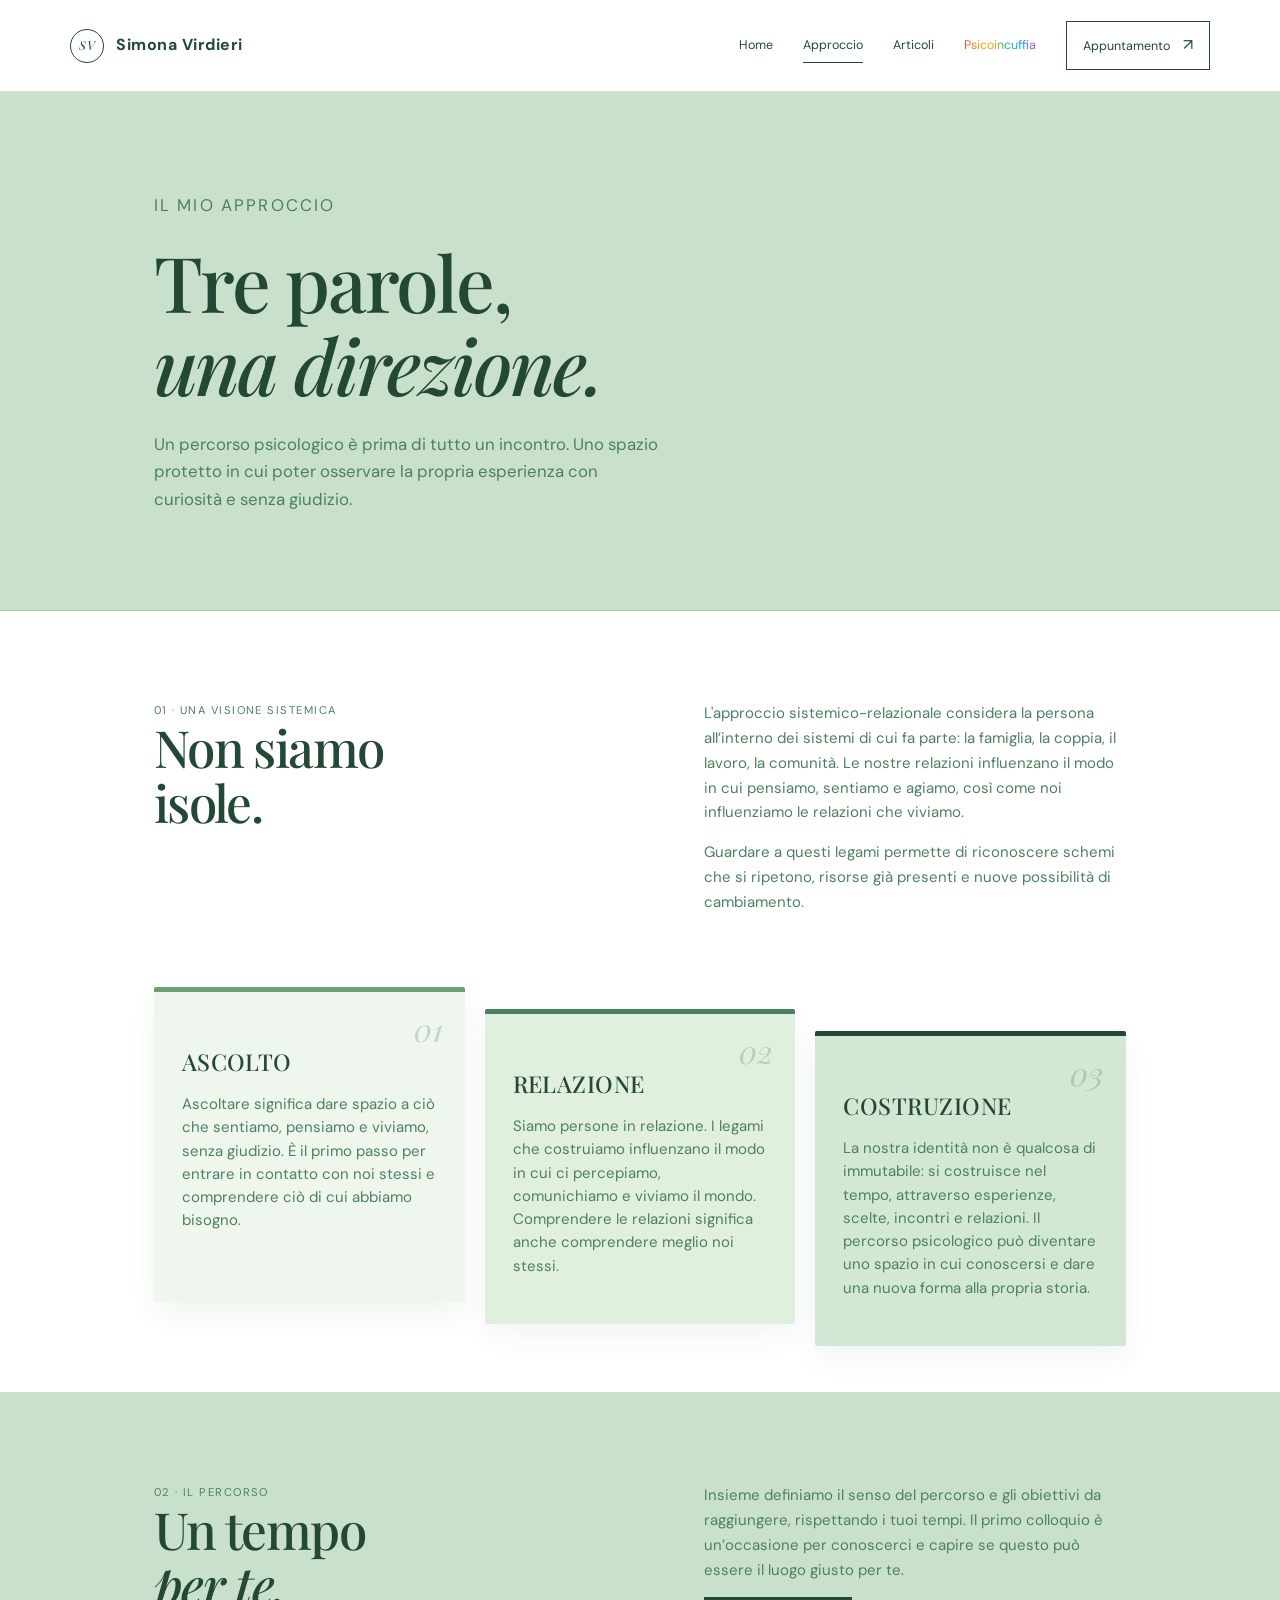
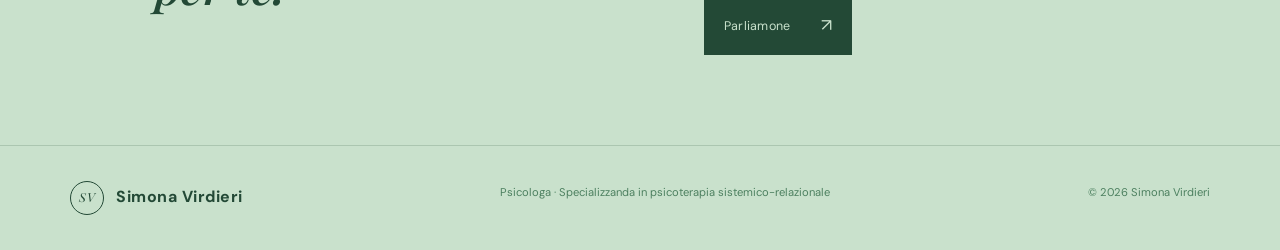
==== commit 1c801dc3: "Update approccio.html" ====
--- a/approccio.html
+++ b/approccio.html
@@ -1 +1 @@
-<!DOCTYPE html><html lang="it"><head><meta charset="UTF-8"><meta name="viewport" content="width=device-width, initial-scale=1.0"><meta name="description" content="L'approccio sistemico-relazionale della Dott.ssa Simona Virdieri."><title>Approccio — Simona Virdieri</title><link rel="preconnect" href="https://fonts.googleapis.com"><link rel="preconnect" href="https://fonts.gstatic.com" crossorigin><link href="https://fonts.googleapis.com/css2?family=DM+Sans:wght@400;500;600&family=Playfair+Display:ital,wght@0,500;0,600;1,500&display=swap" rel="stylesheet"><link rel="stylesheet" href="styles.css"></head><body><header class="site-header"><a class="brand" href="index.html"><span>SV</span><strong>Simona Virdieri</strong></a><button class="menu-toggle" aria-label="Apri menu"><i></i><i></i></button><nav class="main-nav"><a href="index.html">Home</a><a class="active" href="approccio.html">Approccio</a><a href="articoli.html">Articoli</a><a href="progetto.html">Psicoincuffia</a><a class="nav-cta" href="appuntamento.html">Appuntamento <b>↗</b></a></nav></header><main><section class="page-intro approach-intro"><p class="eyebrow">Il mio approccio</p><h1>Tre parole,<br><em>una direzione.</em></h1><p>Un percorso psicologico è prima di tutto un incontro. Uno spazio protetto in cui poter osservare la propria esperienza con curiosità e senza giudizio.</p></section><section class="inner-section white-section"><div class="inner-grid"><div><p class="eyebrow">01 · Una visione sistemica</p><h2>Non siamo<br>isole.</h2></div><div><p>L'approccio sistemico-relazionale considera la persona all’interno dei sistemi di cui fa parte: la famiglia, la coppia, il lavoro, la comunità. Le nostre relazioni influenzano il modo in cui pensiamo, sentiamo e agiamo, così come noi influenziamo le relazioni che viviamo.</p><p>Guardare a questi legami permette di riconoscere schemi che si ripetono, risorse già presenti e nuove possibilità di cambiamento.</p></div></div><div class="principles"><div class="principle" data-number="01"><strong>ASCOLTO</strong><p>Ascoltare significa dare spazio a ciò che sentiamo, pensiamo e viviamo, senza giudizio. È il primo passo per entrare in contatto con noi stessi e comprendere ciò di cui abbiamo bisogno.</p></div><div class="principle" data-number="02"><strong>RELAZIONE</strong><p>Siamo persone in relazione. I legami che costruiamo influenzano il modo in cui ci percepiamo, comunichiamo e viviamo il mondo. Comprendere le relazioni significa anche comprendere meglio noi stessi.</p></div><div class="principle" data-number="03"><strong>COSTRUZIONE</strong><p>La nostra identità non è qualcosa di immutabile: si costruisce nel tempo, attraverso esperienze, scelte, incontri e relazioni. Il percorso psicologico può diventare uno spazio in cui conoscersi e dare una nuova forma alla propria storia.</p></div></div></section><section class="inner-section sand"><div class="inner-grid"><div><p class="eyebrow">02 · Il percorso</p><h2>Un tempo<br><em>per te.</em></h2></div><div><p>Insieme definiamo il senso del percorso e gli obiettivi da raggiungere, rispettando i tuoi tempi. Il primo colloquio è un’occasione per conoscerci e capire se questo può essere il luogo giusto per te.</p><a class="button button-dark" href="appuntamento.html">Parliamone <span>↗</span></a></div></div></section></main><footer><div class="brand"><span>SV</span><strong>Simona Virdieri</strong></div><p>Psicologa · Psicoterapeuta in formazione</p><p>© <span class="year"></span> Simona Virdieri</p></footer><script src="script.js"></script></body></html>
+<!DOCTYPE html><html lang="it"><head><meta charset="UTF-8"><meta name="viewport" content="width=device-width, initial-scale=1.0"><meta name="description" content="L'approccio sistemico-relazionale della Dott.ssa Simona Virdieri."><title>Approccio — Simona Virdieri</title><link rel="preconnect" href="https://fonts.googleapis.com"><link rel="preconnect" href="https://fonts.gstatic.com" crossorigin><link href="https://fonts.googleapis.com/css2?family=DM+Sans:wght@400;500;600&family=Playfair+Display:ital,wght@0,500;0,600;1,500&display=swap" rel="stylesheet"><link rel="stylesheet" href="styles.css"></head><body><header class="site-header"><a class="brand" href="index.html"><span>SV</span><strong>Simona Virdieri</strong></a><button class="menu-toggle" aria-label="Apri menu"><i></i><i></i></button><nav class="main-nav"><a href="index.html">Home</a><a class="active" href="approccio.html">Approccio</a><a href="articoli.html">Articoli</a><a href="progetto.html">Psicoincuffia</a><a class="nav-cta" href="appuntamento.html">Appuntamento <b>↗</b></a></nav></header><main><section class="page-intro approach-intro"><p class="eyebrow">Il mio approccio</p><h1>Tre parole,<br><em>una direzione.</em></h1><p>Un percorso psicologico è prima di tutto un incontro. Uno spazio protetto in cui poter osservare la propria esperienza con curiosità e senza giudizio.</p></section><section class="inner-section white-section"><div class="inner-grid"><div><p class="eyebrow">01 · Una visione sistemica</p><h2>Non siamo<br>isole.</h2></div><div><p>L'approccio sistemico-relazionale considera la persona all’interno dei sistemi di cui fa parte: la famiglia, la coppia, il lavoro, la comunità. Le nostre relazioni influenzano il modo in cui pensiamo, sentiamo e agiamo, così come noi influenziamo le relazioni che viviamo.</p><p>Guardare a questi legami permette di riconoscere schemi che si ripetono, risorse già presenti e nuove possibilità di cambiamento.</p></div></div><div class="principles"><div class="principle" data-number="01"><strong>ASCOLTO</strong><p>Ascoltare significa dare spazio a ciò che sentiamo, pensiamo e viviamo, senza giudizio. È il primo passo per entrare in contatto con noi stessi e comprendere ciò di cui abbiamo bisogno.</p></div><div class="principle" data-number="02"><strong>RELAZIONE</strong><p>Siamo persone in relazione. I legami che costruiamo influenzano il modo in cui ci percepiamo, comunichiamo e viviamo il mondo. Comprendere le relazioni significa anche comprendere meglio noi stessi.</p></div><div class="principle" data-number="03"><strong>COSTRUZIONE</strong><p>La nostra identità non è qualcosa di immutabile: si costruisce nel tempo, attraverso esperienze, scelte, incontri e relazioni. Il percorso psicologico può diventare uno spazio in cui conoscersi e dare una nuova forma alla propria storia.</p></div></div></section><section class="inner-section sand"><div class="inner-grid"><div><p class="eyebrow">02 · Il percorso</p><h2>Un tempo<br><em>per te.</em></h2></div><div><p>Insieme definiamo il senso del percorso e gli obiettivi da raggiungere, rispettando i tuoi tempi. Il primo colloquio è un’occasione per conoscerci e capire se questo può essere il luogo giusto per te.</p><a class="button button-dark" href="appuntamento.html">Parliamone <span>↗</span></a></div></div></section></main><footer><div class="brand"><span>SV</span><strong>Simona Virdieri</strong></div><p>Psicologa · Specializzanda in psicoterapia sistemico-relazionale</p><p>© <span class="year"></span> Simona Virdieri</p></footer><script src="script.js"></script></body></html>
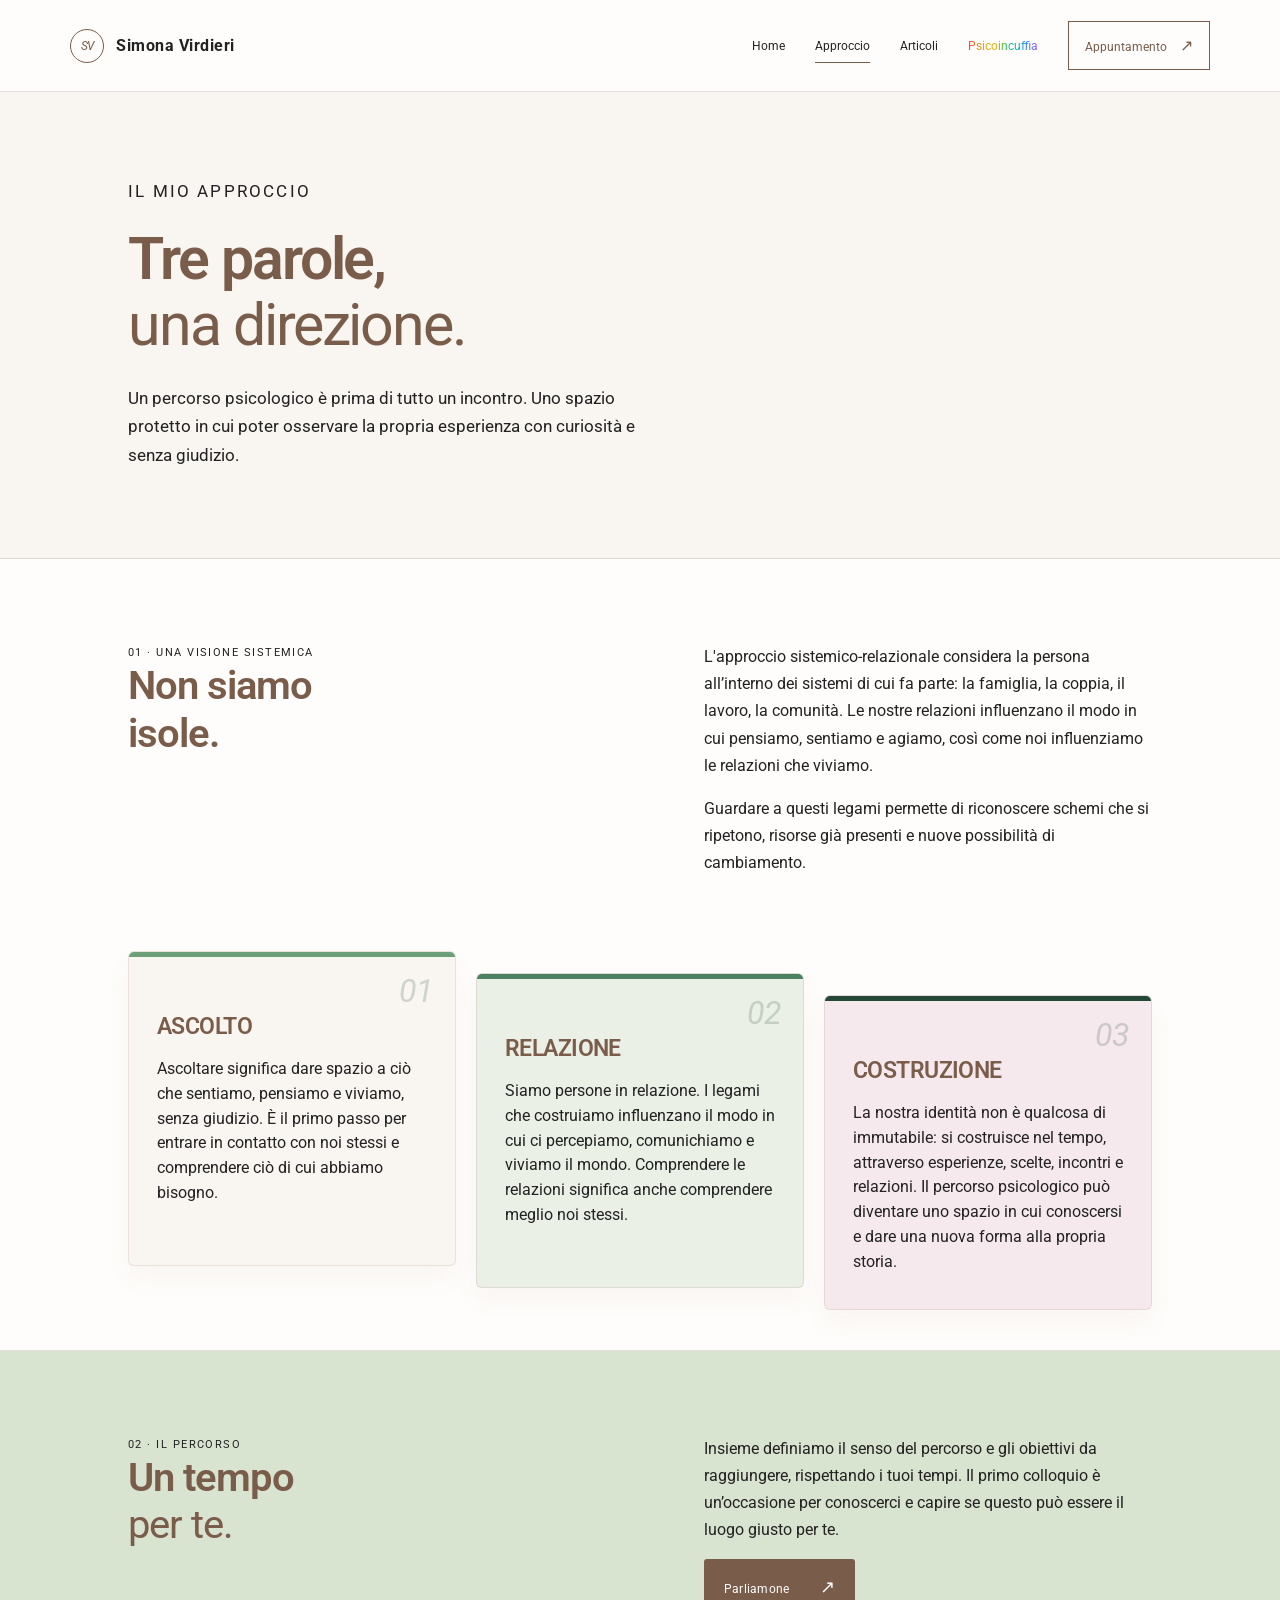
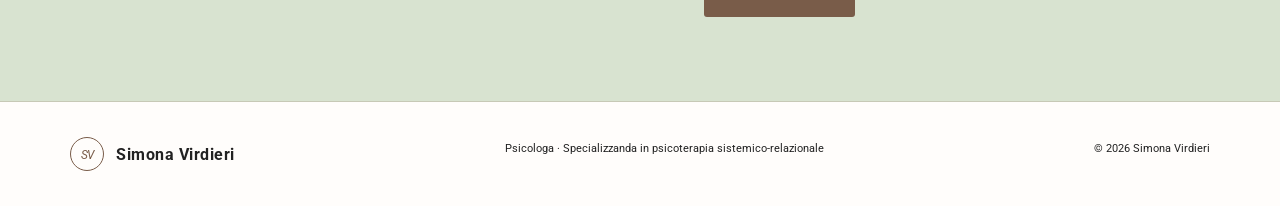
==== commit baf9f530: "Apply consistent Roboto typography and professional refresh to approccio.html" ====
--- a/approccio.html
+++ b/approccio.html
@@ -1 +1 @@
-<!DOCTYPE html><html lang="it"><head><meta charset="UTF-8"><meta name="viewport" content="width=device-width, initial-scale=1.0"><meta name="description" content="L'approccio sistemico-relazionale della Dott.ssa Simona Virdieri."><title>Approccio — Simona Virdieri</title><link rel="preconnect" href="https://fonts.googleapis.com"><link rel="preconnect" href="https://fonts.gstatic.com" crossorigin><link href="https://fonts.googleapis.com/css2?family=DM+Sans:wght@400;500;600&family=Playfair+Display:ital,wght@0,500;0,600;1,500&display=swap" rel="stylesheet"><link rel="stylesheet" href="styles.css"></head><body><header class="site-header"><a class="brand" href="index.html"><span>SV</span><strong>Simona Virdieri</strong></a><button class="menu-toggle" aria-label="Apri menu"><i></i><i></i></button><nav class="main-nav"><a href="index.html">Home</a><a class="active" href="approccio.html">Approccio</a><a href="articoli.html">Articoli</a><a href="progetto.html">Psicoincuffia</a><a class="nav-cta" href="appuntamento.html">Appuntamento <b>↗</b></a></nav></header><main><section class="page-intro approach-intro"><p class="eyebrow">Il mio approccio</p><h1>Tre parole,<br><em>una direzione.</em></h1><p>Un percorso psicologico è prima di tutto un incontro. Uno spazio protetto in cui poter osservare la propria esperienza con curiosità e senza giudizio.</p></section><section class="inner-section white-section"><div class="inner-grid"><div><p class="eyebrow">01 · Una visione sistemica</p><h2>Non siamo<br>isole.</h2></div><div><p>L'approccio sistemico-relazionale considera la persona all’interno dei sistemi di cui fa parte: la famiglia, la coppia, il lavoro, la comunità. Le nostre relazioni influenzano il modo in cui pensiamo, sentiamo e agiamo, così come noi influenziamo le relazioni che viviamo.</p><p>Guardare a questi legami permette di riconoscere schemi che si ripetono, risorse già presenti e nuove possibilità di cambiamento.</p></div></div><div class="principles"><div class="principle" data-number="01"><strong>ASCOLTO</strong><p>Ascoltare significa dare spazio a ciò che sentiamo, pensiamo e viviamo, senza giudizio. È il primo passo per entrare in contatto con noi stessi e comprendere ciò di cui abbiamo bisogno.</p></div><div class="principle" data-number="02"><strong>RELAZIONE</strong><p>Siamo persone in relazione. I legami che costruiamo influenzano il modo in cui ci percepiamo, comunichiamo e viviamo il mondo. Comprendere le relazioni significa anche comprendere meglio noi stessi.</p></div><div class="principle" data-number="03"><strong>COSTRUZIONE</strong><p>La nostra identità non è qualcosa di immutabile: si costruisce nel tempo, attraverso esperienze, scelte, incontri e relazioni. Il percorso psicologico può diventare uno spazio in cui conoscersi e dare una nuova forma alla propria storia.</p></div></div></section><section class="inner-section sand"><div class="inner-grid"><div><p class="eyebrow">02 · Il percorso</p><h2>Un tempo<br><em>per te.</em></h2></div><div><p>Insieme definiamo il senso del percorso e gli obiettivi da raggiungere, rispettando i tuoi tempi. Il primo colloquio è un’occasione per conoscerci e capire se questo può essere il luogo giusto per te.</p><a class="button button-dark" href="appuntamento.html">Parliamone <span>↗</span></a></div></div></section></main><footer><div class="brand"><span>SV</span><strong>Simona Virdieri</strong></div><p>Psicologa · Specializzanda in psicoterapia sistemico-relazionale</p><p>© <span class="year"></span> Simona Virdieri</p></footer><script src="script.js"></script></body></html>
+<!DOCTYPE html><html lang="it"><head><meta charset="UTF-8"><meta name="viewport" content="width=device-width, initial-scale=1.0"><meta name="description" content="Scopri l’approccio sistemico-relazionale di Simona Virdieri, psicologa online: uno spazio di ascolto attento alla storia personale, alle emozioni e alle relazioni." /><title>Approccio sistemico-relazionale | Simona Virdieri</title><link rel="preconnect" href="https://fonts.googleapis.com"><link rel="preconnect" href="https://fonts.gstatic.com" crossorigin><link href="https://fonts.googleapis.com/css2?family=Roboto:ital,wght@0,400;0,500;0,600;0,700;1,400;1,500&display=swap" rel="stylesheet"><link rel="stylesheet" href="styles.css?v=4"></head><body><header class="site-header"><a class="brand" href="index.html"><span>SV</span><strong>Simona Virdieri</strong></a><button class="menu-toggle" aria-label="Apri menu"><i></i><i></i></button><nav class="main-nav"><a href="index.html">Home</a><a class="active" href="approccio.html">Approccio</a><a href="articoli.html">Articoli</a><a href="progetto.html">Psicoincuffia</a><a class="nav-cta" href="appuntamento.html">Appuntamento <b>↗</b></a></nav></header><main><section class="page-intro approach-intro"><p class="eyebrow">Il mio approccio</p><h1>Tre parole,<br><em>una direzione.</em></h1><p>Un percorso psicologico è prima di tutto un incontro. Uno spazio protetto in cui poter osservare la propria esperienza con curiosità e senza giudizio.</p></section><section class="inner-section white-section"><div class="inner-grid"><div><p class="eyebrow">01 · Una visione sistemica</p><h2>Non siamo<br>isole.</h2></div><div><p>L'approccio sistemico-relazionale considera la persona all’interno dei sistemi di cui fa parte: la famiglia, la coppia, il lavoro, la comunità. Le nostre relazioni influenzano il modo in cui pensiamo, sentiamo e agiamo, così come noi influenziamo le relazioni che viviamo.</p><p>Guardare a questi legami permette di riconoscere schemi che si ripetono, risorse già presenti e nuove possibilità di cambiamento.</p></div></div><div class="principles"><div class="principle" data-number="01"><strong>ASCOLTO</strong><p>Ascoltare significa dare spazio a ciò che sentiamo, pensiamo e viviamo, senza giudizio. È il primo passo per entrare in contatto con noi stessi e comprendere ciò di cui abbiamo bisogno.</p></div><div class="principle" data-number="02"><strong>RELAZIONE</strong><p>Siamo persone in relazione. I legami che costruiamo influenzano il modo in cui ci percepiamo, comunichiamo e viviamo il mondo. Comprendere le relazioni significa anche comprendere meglio noi stessi.</p></div><div class="principle" data-number="03"><strong>COSTRUZIONE</strong><p>La nostra identità non è qualcosa di immutabile: si costruisce nel tempo, attraverso esperienze, scelte, incontri e relazioni. Il percorso psicologico può diventare uno spazio in cui conoscersi e dare una nuova forma alla propria storia.</p></div></div></section><section class="inner-section sand"><div class="inner-grid"><div><p class="eyebrow">02 · Il percorso</p><h2>Un tempo<br><em>per te.</em></h2></div><div><p>Insieme definiamo il senso del percorso e gli obiettivi da raggiungere, rispettando i tuoi tempi. Il primo colloquio è un’occasione per conoscerci e capire se questo può essere il luogo giusto per te.</p><a class="button button-dark" href="appuntamento.html">Parliamone <span>↗</span></a></div></div></section></main><footer><div class="brand"><span>SV</span><strong>Simona Virdieri</strong></div><p>Psicologa · Specializzanda in psicoterapia sistemico-relazionale</p><p>© <span class="year"></span> Simona Virdieri</p></footer><script src="script.js"></script></body></html>
--- a/styles.css
+++ b/styles.css
@@ -215,10 +215,8 @@
 .project-site .manifesto-stamp{color:var(--mf-coral)}
 .project-site .manifesto-stamp{border-color:var(--mf-coral)}
 .project-site .playlist-card{background:var(--mf-mint)}
-.project-site .project-button,
-.project-site .nav-cta{background:var(--mf-blue);color:var(--mf-cream)}
+.project-site .project-button{background:var(--mf-blue);color:var(--mf-cream)}
 .project-site .project-button:hover,
-.project-site .nav-cta:hover,
 .project-site .social-card:hover{background:var(--mf-coral);color:var(--mf-blue)}
 .project-site .project-logo{filter:url(#remove-white) contrast(1.15) saturate(.7)}
 .project-site .project-hero-original h1 em{background:var(--mf-coral);background-clip:border-box;-webkit-background-clip:border-box;color:var(--mf-blue);-webkit-text-fill-color:var(--mf-blue)}
@@ -307,3 +305,289 @@
 
 
 
+
+
+/* Home — logo Psicoincuffia SVG trasparente: nessun filtro o fondale. */
+.home-project-mark {
+  background: transparent;
+  border: 0;
+  box-shadow: none;
+}
+.home-project-mark .project-logo {
+  display: block;
+  width: 100%;
+  height: 100%;
+  object-fit: contain;
+  padding: 0;
+  background: transparent;
+  mix-blend-mode: normal;
+  filter: none;
+}
+
+
+/* ================================================================
+   ANTEPRIMA 2026 — identità professionale (esclusa Psicoincuffia)
+   Palette crema / salvia / rosa cipria / marrone. Roboto su tutte
+   le pagine professionali. Non toccare i selettori .project-site.
+   ================================================================ */
+body:not(.project-site) {
+  --ink: #795c49;
+  --muted: #46594a;
+  --cream: #f9f5f0;
+  --sand: #d8e3d0;
+  --sage: #d8e3d0;
+  --line: rgba(121,92,73,.19);
+  --pastel-green: #d8e3d0;
+  --deep-green: #795c49;
+  --mid-green: #d8e3d0;
+  --serif: 'Roboto', Arial, sans-serif;
+  --sans: 'Roboto', Arial, sans-serif;
+  background: var(--cream);
+  color: #222222;
+  font-family: 'Roboto', Arial, sans-serif;
+  font-size: 16px;
+  line-height: 1.7;
+}
+body:not(.project-site) h1,
+body:not(.project-site) h2,
+body:not(.project-site) h3,
+body:not(.project-site) .principle strong,
+body:not(.project-site) .brand span,
+body:not(.project-site) .quote,
+body:not(.project-site) .social-card strong {
+  font-family: 'Roboto', Arial, sans-serif;
+  color: #795c49;
+  letter-spacing: -.025em;
+}
+body:not(.project-site) h1,
+body:not(.project-site) .home-hero h1,
+body:not(.project-site) .page-intro h1,
+body:not(.project-site) .approach-intro h1,
+body:not(.project-site) .article-page-intro h1,
+body:not(.project-site) .contact-page h1,
+body:not(.project-site) .article-detail h1 {
+  font-size: clamp(2.6rem, 4.6vw, 3.85rem);
+  font-weight: 600;
+  line-height: 1.13;
+  letter-spacing: -.035em;
+}
+body:not(.project-site) h2,
+body:not(.project-site) .inner-section h2,
+body:not(.project-site) .article-detail .detail-content h2 {
+  font-size: clamp(2rem, 3.1vw, 2.85rem);
+  font-weight: 600;
+  line-height: 1.2;
+}
+body:not(.project-site) h3,
+body:not(.project-site) .full-article h2 {
+  font-size: clamp(1.35rem, 2vw, 1.75rem);
+  line-height: 1.25;
+  font-weight: 600;
+}
+body:not(.project-site) em {font-style: normal; font-weight: 400;}
+body:not(.project-site) .site-header,
+body:not(.project-site) footer {
+  background: #fffdfb;
+  color: #222;
+  border-color: var(--line);
+}
+body:not(.project-site) .brand,
+body:not(.project-site) .main-nav {color: #222;}
+body:not(.project-site) .eyebrow,
+body:not(.project-site) .meta,
+body:not(.project-site) .section-number {color: #795c49;}
+body:not(.project-site) .site-header .nav-cta {
+  color: #795c49;
+  border-color: #795c49;
+}
+body:not(.project-site) .site-header .nav-cta:hover {background: #795c49; color: #fff;}
+body:not(.project-site) .button-dark,
+body:not(.project-site) .read-more {
+  background: #795c49;
+  color: #fff;
+  border-radius: 3px;
+}
+body:not(.project-site) .button-dark:hover,
+body:not(.project-site) .read-more:hover {background: #5e4434; color: #fff;}
+body:not(.project-site) .button-light {
+  border-color: #795c49;
+  color: #795c49;
+}
+body:not(.project-site) .button-light:hover {background: #795c49; color: #fff;}
+body:not(.project-site) .hero,
+body:not(.project-site) .home-hero {
+  background: #f9f5f0;
+  color: #222;
+}
+body:not(.project-site) .home-hero {
+  min-height: min(690px, calc(100vh - 92px));
+  padding-top: 75px;
+  padding-bottom: 75px;
+  gap: 5vw;
+}
+body:not(.project-site) .home-hero .eyebrow,
+body:not(.project-site) .home-hero .hero-name {color: #795c49;}
+body:not(.project-site) .home-hero .hero-intro {color: #222; max-width: 480px;}
+body:not(.project-site) .home-hero h1 {max-width: 650px;}
+body:not(.project-site) .hero-art {height: 460px;}
+body:not(.project-site) .hero-photo {
+  border-color: #fffdfb;
+  box-shadow: 0 20px 50px rgba(121,92,73,.15);
+  filter: saturate(.92);
+}
+body:not(.project-site) .orb-one {background: #d8e3d0; opacity: .94;}
+body:not(.project-site) .orb-two {background: rgba(239,203,214,.55); border-color: #efcbd6;}
+body:not(.project-site) .line-art {color: #efcbd6;}
+body:not(.project-site) .numbered-section {padding-top: 92px; padding-bottom: 92px;}
+body:not(.project-site) .numbered-section#approccio-preview,
+body:not(.project-site) .numbered-section.project-preview {background: #fffdfb;}
+body:not(.project-site) .numbered-section#articoli-preview {background: #d8e3d0;}
+body:not(.project-site) .contact-band {background: #f1e2e6;}
+body:not(.project-site) .section-text,
+body:not(.project-site) .wide-copy,
+body:not(.project-site) .contact-layout > div:last-child {color: #222;}
+body:not(.project-site) .article-card {
+  background: #fffdfb;
+  border: 1px solid rgba(121,92,73,.11);
+  border-radius: 5px;
+  box-shadow: 0 12px 28px rgba(121,92,73,.07);
+  overflow: hidden;
+}
+body:not(.project-site) .article-card:nth-child(2) {background: #faf1f3;}
+body:not(.project-site) .article-card:nth-child(3) {background: #f9f5f0;}
+body:not(.project-site) .project-preview .eyebrow,
+body:not(.project-site) .project-preview .wide-copy {color: #222;}
+body:not(.project-site) .home-project-mark .project-logo {filter: none; mix-blend-mode: normal;}
+body:not(.project-site) .page-intro {
+  background: #f9f5f0;
+  padding: 85px 10% 72px;
+  border-color: var(--line);
+}
+body:not(.project-site) .page-intro p,
+body:not(.project-site) .inner-section p,
+body:not(.project-site) .article-page-intro p {color: #222;}
+body:not(.project-site) .inner-section {padding: 84px 10%;}
+body:not(.project-site) .white-section {background: #fffdfb;}
+body:not(.project-site) .sand {background: #d8e3d0;}
+body:not(.project-site) .principle {
+  background: #f9f5f0;
+  border: 1px solid rgba(121,92,73,.13);
+  border-radius: 6px;
+  box-shadow: 0 12px 25px rgba(121,92,73,.05);
+}
+body:not(.project-site) .principle:nth-child(2) {background: #eaf0e5;}
+body:not(.project-site) .principle:nth-child(3) {background: #f6e9ed;}
+body:not(.project-site) .principle strong {font-size: 1.45rem; font-weight: 600;}
+body:not(.project-site) .contact-page {
+  background: #f9f5f0;
+  padding: 90px 10%;
+  gap: 8%;
+}
+body:not(.project-site) .contact-page .contact-space {color: #795c49;}
+body:not(.project-site) .contact-details {
+  padding: 34px;
+  background: #fffdfb;
+  border: 1px solid rgba(121,92,73,.15);
+  border-radius: 12px;
+  box-shadow: 0 20px 42px rgba(121,92,73,.06);
+}
+body:not(.project-site) .detail small {color: #795c49;}
+body:not(.project-site) .detail a {font-family: 'Roboto', Arial, sans-serif; font-size: 1.12rem;}
+body:not(.project-site) .article-detail {background: #f9f5f0;}
+body:not(.project-site) .article-detail .detail-content p {color: #222;}
+/* Editoriale Articoli: introduzione accogliente e ritmo tra le schede. */
+body:not(.project-site) .article-page-intro {
+  position: relative;
+  overflow: hidden;
+  border: 0;
+  padding: 85px 10% 58px;
+}
+body:not(.project-site) .article-page-intro::after {
+  content: '';
+  position: absolute;
+  right: -85px;
+  top: -135px;
+  width: 320px;
+  height: 320px;
+  background: #efcbd6;
+  border-radius: 48% 52% 65% 35% / 55% 40% 60% 45%;
+  opacity: .56;
+  transform: rotate(-15deg);
+  pointer-events: none;
+}
+body:not(.project-site) .article-page-intro > * {position: relative; z-index: 1;}
+body:not(.project-site) .article-page-intro h1 {white-space: normal; max-width: 780px;}
+body:not(.project-site) .article-page-intro p {max-width: 700px; font-size: 1.04rem; line-height: 1.8;}
+body:not(.project-site) .article-page-intro .eyebrow {margin-bottom: 19px;}
+body:not(.project-site) .article-page-intro .articles-lead {
+  max-width: 760px;
+  font-size: 1.18rem;
+  line-height: 1.7;
+  margin-bottom: 15px;
+}
+body:not(.project-site) .article-list {
+  background: #f9f5f0;
+  padding: 28px 10% 100px;
+  gap: 23px;
+}
+body:not(.project-site) .article-list .full-article {
+  display: grid;
+  grid-template-columns: 155px minmax(0,1fr);
+  gap: 28px;
+  align-items: start;
+  padding: 36px 42px;
+  background: #fffdfb;
+  border: 1px solid rgba(121,92,73,.13);
+  border-left: 5px solid #d8e3d0;
+  border-radius: 7px 32px 7px 25px;
+  box-shadow: 0 9px 23px rgba(121,92,73,.04);
+  transition: transform .35s ease, box-shadow .35s ease, border-color .35s ease;
+}
+body:not(.project-site) .article-list .full-article:nth-of-type(2) {
+  background: #f9eff2;
+  border-left-color: #efcbd6;
+}
+body:not(.project-site) .article-list .full-article:nth-of-type(3) {
+  background: #eff3ea;
+  border-left-color: #bdcfb4;
+}
+body:not(.project-site) .article-list .full-article:hover {
+  transform: translateY(-6px);
+  box-shadow: 0 18px 32px rgba(121,92,73,.1);
+}
+body:not(.project-site) .article-list .full-article .meta {
+  display: block;
+  margin: 8px 0 0;
+  font-size: .78rem;
+  line-height: 1.65;
+}
+body:not(.project-site) .article-list .full-article .eyebrow {margin-bottom: 11px;}
+body:not(.project-site) .article-list .full-article h2 {
+  font-size: clamp(1.5rem, 2.4vw, 2rem);
+  margin: 7px 0 15px;
+}
+body:not(.project-site) .article-list .full-article p {max-width: 720px; color: #222; line-height: 1.75;}
+body:not(.project-site) .article-list .full-article .text-link {margin-top: 16px; color: #795c49;}
+@media (max-width: 760px) {
+  body:not(.project-site) .home-hero {min-height: auto; padding: 64px 6%;}
+  body:not(.project-site) .hero-art {height: 320px;}
+  body:not(.project-site) .page-intro,
+  body:not(.project-site) .article-page-intro {padding: 60px 7% 45px;}
+  body:not(.project-site) .inner-section,
+  body:not(.project-site) .contact-page {padding: 65px 7%;}
+  body:not(.project-site) .numbered-section {padding: 72px 7%;}
+  body:not(.project-site) .article-list {padding: 23px 6% 70px; gap: 18px;}
+  body:not(.project-site) .article-list .full-article {
+    display: block;
+    padding: 28px 25px;
+    border-radius: 7px 23px 7px 19px;
+  }
+  body:not(.project-site) .article-list .full-article .meta {margin-bottom: 12px;}
+  body:not(.project-site) .article-list .full-article h2 {font-size: 1.6rem;}
+  body:not(.project-site) .article-page-intro::after {width: 190px; height: 190px; right: -95px; top: -75px;}
+  body:not(.project-site) .contact-details {padding: 26px 20px;}
+}
+@media (prefers-reduced-motion: reduce) {
+  body:not(.project-site) .article-list .full-article {transition: none;}
+  body:not(.project-site) .article-list .full-article:hover {transform: none;}
+}
